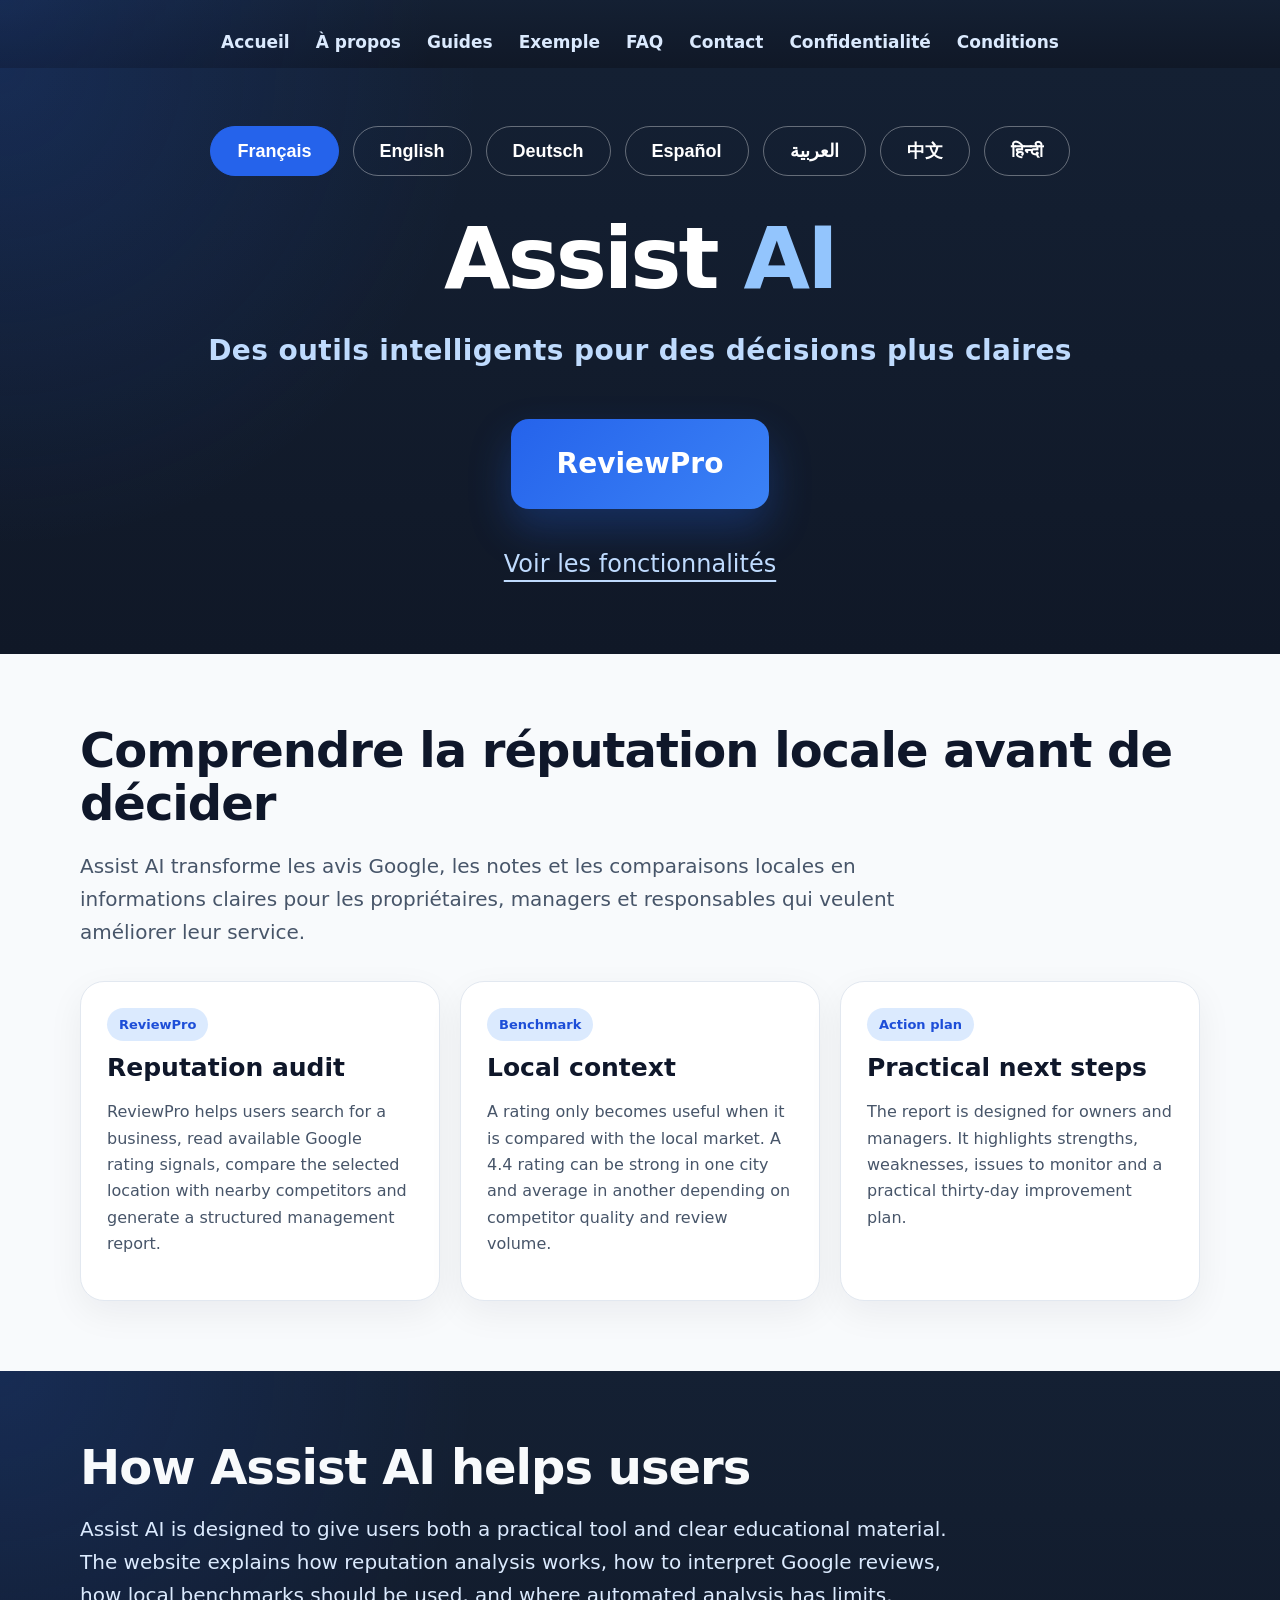
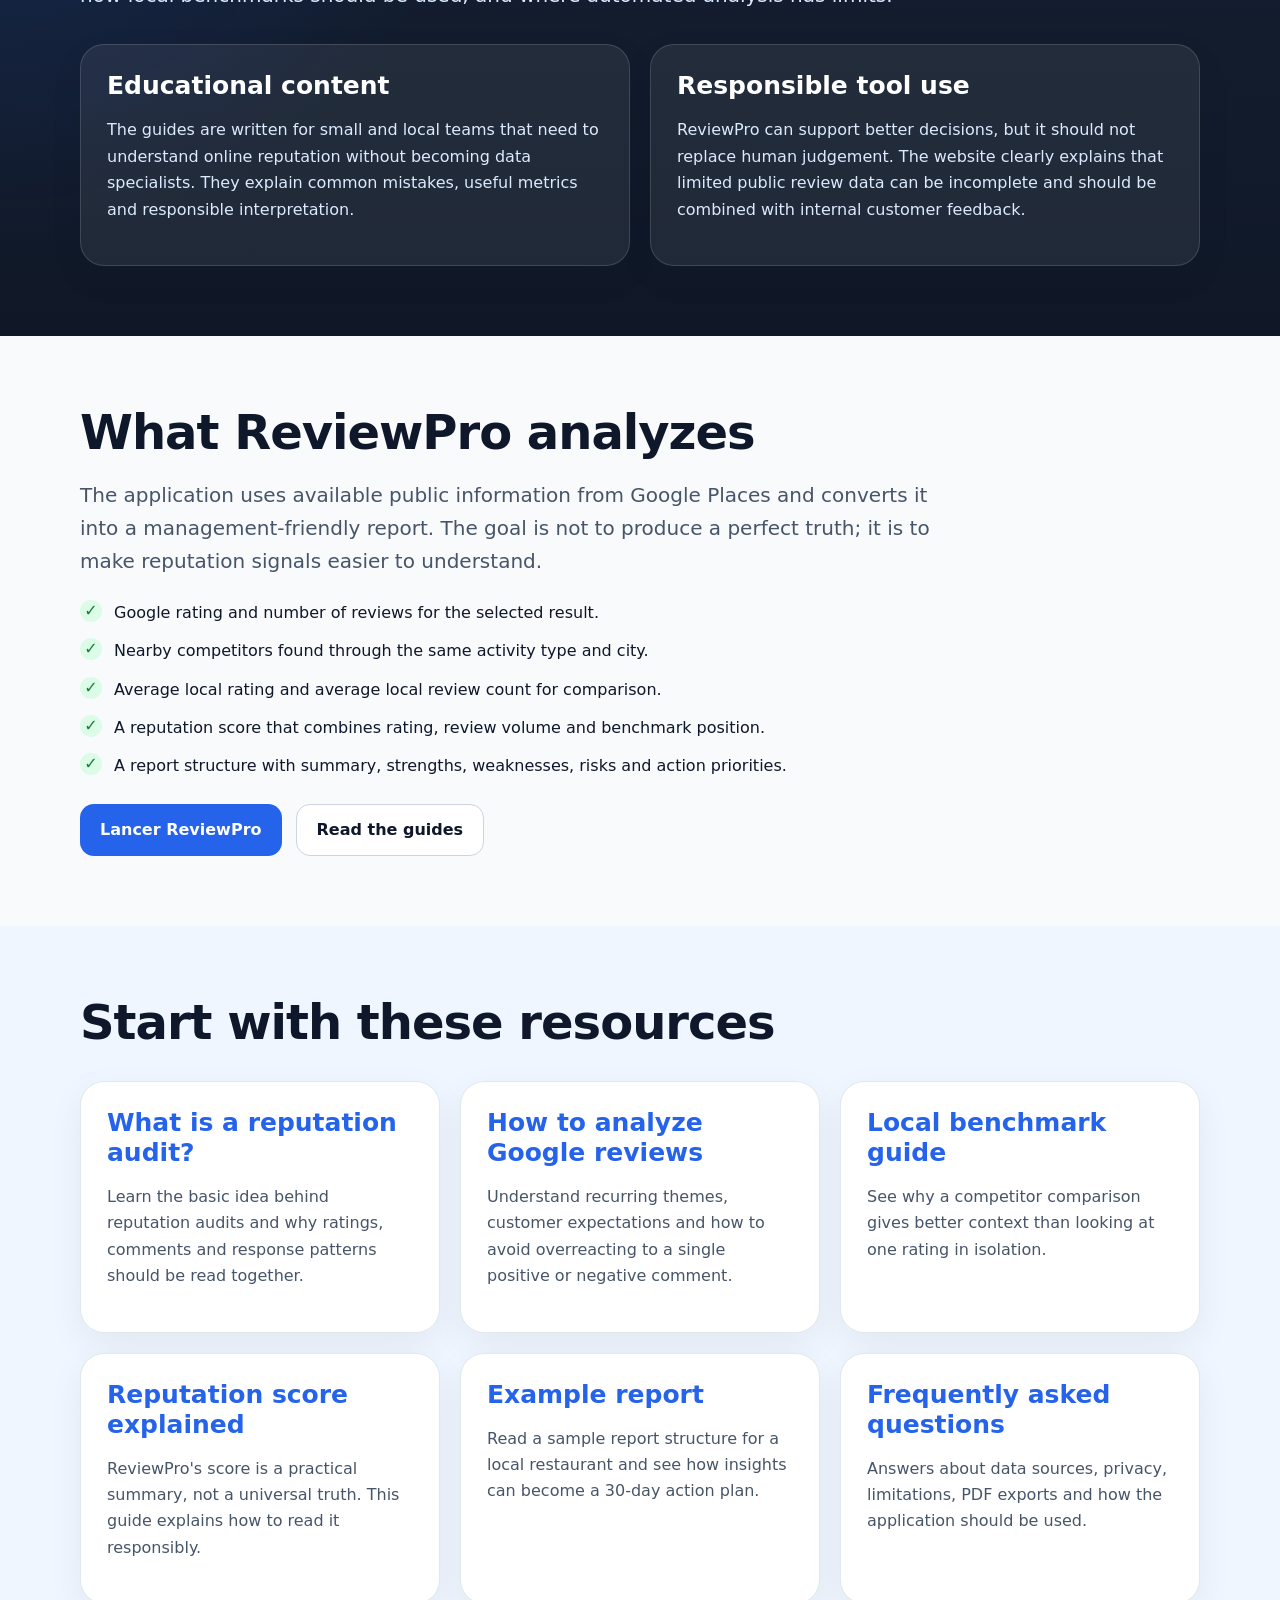
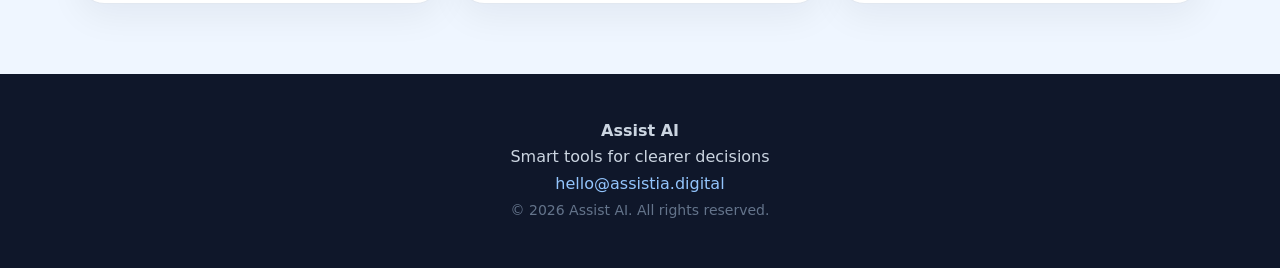
==== index.html @ 27433b24 "v2" ====
<!doctype html>
<html lang="en">
<head>
  <meta charset="utf-8">
  <meta name="viewport" content="width=device-width, initial-scale=1">
  <title>Assist AI | ReviewPro reputation audit tool</title>
  <meta name="description" content="Assist AI provides ReviewPro, a reputation audit tool with guides about Google reviews, local benchmarks and reputation scoring.">
  <link rel="canonical" href="https://assistia.digital/">
  <meta name="robots" content="index,follow">
  <link rel="stylesheet" href="assets/styles.css">
  <script async src="https://pagead2.googlesyndication.com/pagead/js/adsbygoogle.js?client=ca-pub-8966992932095198" crossorigin="anonymous"></script>

</head>
<body>

<header class="topbar dark">
  <div class="container nav-wrap">
    <nav class="nav" aria-label="Main navigation">
      <a data-i18n="nav_home" href="index.html">Home</a>
      <a data-i18n="nav_about" href="about.html">About</a>
      <a data-i18n="nav_guides" href="guides/index.html">Guides</a>
      <a data-i18n="nav_example" href="examples/reviewpro-report-example.html">Example</a>
      <a data-i18n="nav_faq" href="faq.html">FAQ</a>
      <a data-i18n="nav_contact" href="contact.html">Contact</a>
      <a data-i18n="nav_privacy" href="privacy.html">Privacy</a>
      <a data-i18n="nav_terms" href="terms.html">Terms</a>
    </nav>
  </div>
</header>

<main>

<section class="dark hero">
  <div class="container">
    <div class="langs" aria-label="Language selector">
      <button class="lang active" data-lang="fr">Français</button>
      <button class="lang" data-lang="en">English</button>
      <button class="lang" data-lang="de">Deutsch</button>
      <button class="lang" data-lang="es">Español</button>
      <button class="lang" data-lang="ar">العربية</button>
      <button class="lang" data-lang="zh">中文</button>
      <button class="lang" data-lang="hi">हिन्दी</button>
    </div>
    <h1 data-i18n="hero_title">Assist <span>AI</span></h1>
    <p class="tagline" data-i18n="hero_tagline">Smart tools for clearer decisions</p>
    <a class="cta" data-i18n="reviewpro" href="https://reviewpro-ai.streamlit.app/" target="_blank" rel="noopener">ReviewPro</a>
    <a class="secondary-link" data-i18n="features" href="#features">See the features</a>
  </div>
</section>
<section class="section" id="features">
  <div class="container">
    <h2 data-i18n="home_intro_title">Understand local reputation before making decisions</h2>
    <p class="lead" data-i18n="home_intro_text">Assist AI turns Google reviews, ratings and local comparisons into clear insights for owners, managers and decision-makers who want to improve their service.</p>
    <div class="grid">
      <article class="card"><span class="pill">ReviewPro</span><h3>Reputation audit</h3><p>ReviewPro helps users search for a business, read available Google rating signals, compare the selected location with nearby competitors and generate a structured management report.</p></article>
      <article class="card"><span class="pill">Benchmark</span><h3>Local context</h3><p>A rating only becomes useful when it is compared with the local market. A 4.4 rating can be strong in one city and average in another depending on competitor quality and review volume.</p></article>
      <article class="card"><span class="pill">Action plan</span><h3>Practical next steps</h3><p>The report is designed for owners and managers. It highlights strengths, weaknesses, issues to monitor and a practical thirty-day improvement plan.</p></article>
    </div>
  </div>
</section>
<section class="section dark">
  <div class="container">
    <h2>How Assist AI helps users</h2>
    <p class="lead">Assist AI is designed to give users both a practical tool and clear educational material. The website explains how reputation analysis works, how to interpret Google reviews, how local benchmarks should be used, and where automated analysis has limits.</p>
    <div class="grid two">
      <div class="card dark-card"><h3>Educational content</h3><p>The guides are written for small and local teams that need to understand online reputation without becoming data specialists. They explain common mistakes, useful metrics and responsible interpretation.</p></div>
      <div class="card dark-card"><h3>Responsible tool use</h3><p>ReviewPro can support better decisions, but it should not replace human judgement. The website clearly explains that limited public review data can be incomplete and should be combined with internal customer feedback.</p></div>
    </div>
  </div>
</section>
<section class="section">
  <div class="container">
    <h2>What ReviewPro analyzes</h2>
    <p class="lead">The application uses available public information from Google Places and converts it into a management-friendly report. The goal is not to produce a perfect truth; it is to make reputation signals easier to understand.</p>
    <ul class="checklist">
      <li>Google rating and number of reviews for the selected result.</li>
      <li>Nearby competitors found through the same activity type and city.</li>
      <li>Average local rating and average local review count for comparison.</li>
      <li>A reputation score that combines rating, review volume and benchmark position.</li>
      <li>A report structure with summary, strengths, weaknesses, risks and action priorities.</li>
    </ul>
    <div class="button-row">
      <a class="btn btn-primary" data-i18n="launch" href="https://reviewpro-ai.streamlit.app/" target="_blank" rel="noopener">Launch ReviewPro</a>
      <a class="btn btn-secondary" href="guides/index.html">Read the guides</a>
    </div>
  </div>
</section>
<section class="section" style="background:#eff6ff">
  <div class="container">
    <h2>Start with these resources</h2>
    <div class="grid">
      <article class="card"><h3><a href="guides/what-is-a-reputation-audit.html">What is a reputation audit?</a></h3><p>Learn the basic idea behind reputation audits and why ratings, comments and response patterns should be read together.</p></article>
      <article class="card"><h3><a href="guides/how-to-analyze-google-reviews.html">How to analyze Google reviews</a></h3><p>Understand recurring themes, customer expectations and how to avoid overreacting to a single positive or negative comment.</p></article>
      <article class="card"><h3><a href="guides/local-business-benchmark.html">Local benchmark guide</a></h3><p>See why a competitor comparison gives better context than looking at one rating in isolation.</p></article>
      <article class="card"><h3><a href="guides/reputation-score-explained.html">Reputation score explained</a></h3><p>ReviewPro's score is a practical summary, not a universal truth. This guide explains how to read it responsibly.</p></article>
      <article class="card"><h3><a href="examples/reviewpro-report-example.html">Example report</a></h3><p>Read a sample report structure for a local restaurant and see how insights can become a 30-day action plan.</p></article>
      <article class="card"><h3><a href="faq.html">Frequently asked questions</a></h3><p>Answers about data sources, privacy, limitations, PDF exports and how the application should be used.</p></article>
    </div>
  </div>
</section>

</main>

<footer class="footer">
  <div class="container">
    <strong>Assist AI</strong><br>
    Smart tools for clearer decisions<br>
    <a href="mailto:hello@assistia.digital">hello@assistia.digital</a><br>
    <span class="small">© 2026 Assist AI. All rights reserved.</span>
  </div>
</footer>

<script src="assets/script.js"></script>
</body>
</html>
---- assets/styles.css ----
:root{
  --bg:#142033;
  --bg2:#101827;
  --panel:#1b2a41;
  --text:#f8fafc;
  --muted:#cbd5e1;
  --soft:#93c5fd;
  --brand:#2563eb;
  --brand2:#60a5fa;
  --line:rgba(255,255,255,.14);
  --card:#ffffff;
  --ink:#0f172a;
  --ink2:#475569;
  --paper:#f8fafc;
}
*{box-sizing:border-box}
html{scroll-behavior:smooth}
body{margin:0;font-family:Inter,system-ui,-apple-system,BlinkMacSystemFont,"Segoe UI",sans-serif;background:var(--paper);color:var(--ink);line-height:1.65}
a{color:#2563eb;text-decoration:none}a:hover{text-decoration:underline}
.dark{background:radial-gradient(circle at top left,rgba(37,99,235,.18),transparent 34%),linear-gradient(180deg,var(--bg),var(--bg2));color:var(--text)}
.container{width:min(1120px,92%);margin:0 auto}.narrow{width:min(860px,92%);margin:0 auto}
.topbar{padding:28px 0 12px}.nav{display:flex;align-items:center;justify-content:center;gap:26px;flex-wrap:wrap}.nav a{color:#dbeafe;font-weight:650;font-size:17px}.nav a:hover{color:white;text-decoration:none}.brand-small{font-weight:900;color:white;margin-right:auto}.nav-wrap{display:flex;justify-content:center;align-items:center;gap:24px;flex-wrap:wrap}
.langs{display:flex;justify-content:center;gap:14px;flex-wrap:wrap;margin:32px 0 40px}.lang{border:1px solid rgba(255,255,255,.35);background:transparent;color:white;border-radius:999px;padding:12px 26px;font-weight:750;font-size:18px;cursor:pointer}.lang.active,.lang:hover{background:#2563eb;border-color:#2563eb;text-decoration:none}.lang:focus{outline:3px solid rgba(147,197,253,.55)}
.hero{padding:26px 0 70px;text-align:center}.hero h1{font-size:clamp(54px,9vw,86px);line-height:.98;margin:10px 0 18px;letter-spacing:-3px;color:#fff}.hero h1 span{color:var(--soft)}.hero .tagline{font-size:clamp(20px,3vw,28px);font-weight:800;color:#bfdbfe;letter-spacing:.4px;margin-bottom:44px}.cta{display:inline-flex;align-items:center;justify-content:center;background:linear-gradient(135deg,#2563eb,#3b82f6);color:#fff;border-radius:18px;padding:22px 46px;font-size:28px;font-weight:800;box-shadow:0 20px 42px rgba(37,99,235,.28)}.cta:hover{text-decoration:none;transform:translateY(-1px)}.secondary-link{display:block;margin-top:36px;color:#bfdbfe;font-size:24px;text-decoration:underline;text-underline-offset:8px}
.section{padding:70px 0}.section h2{font-size:clamp(32px,5vw,48px);line-height:1.1;margin:0 0 20px;letter-spacing:-1px}.section h3{font-size:25px;line-height:1.2;margin:26px 0 10px}.lead{font-size:20px;color:var(--ink2);max-width:880px}.dark .lead{color:#dbeafe}.grid{display:grid;grid-template-columns:repeat(3,minmax(0,1fr));gap:20px;margin-top:32px}.two{grid-template-columns:repeat(2,minmax(0,1fr))}.card{background:var(--card);border:1px solid #e2e8f0;border-radius:24px;padding:26px;box-shadow:0 12px 36px rgba(15,23,42,.06)}.card h3{margin-top:0}.card p{color:var(--ink2)}.dark-card{background:rgba(255,255,255,.07);border:1px solid var(--line);color:#fff}.dark-card p{color:#dbeafe}.pill{display:inline-block;background:#dbeafe;color:#1d4ed8;border-radius:999px;padding:6px 12px;font-weight:800;font-size:13px;margin-bottom:12px}.checklist{list-style:none;padding:0;margin:22px 0}.checklist li{padding-left:34px;position:relative;margin:12px 0}.checklist li:before{content:"✓";position:absolute;left:0;top:0;background:#dcfce7;color:#15803d;border-radius:999px;width:22px;height:22px;text-align:center;line-height:22px;font-weight:900}.article{padding:56px 0 80px}.article h1{font-size:clamp(42px,6vw,64px);letter-spacing:-2px;line-height:1.05;margin:20px 0}.article h2{font-size:34px;margin-top:46px;line-height:1.18}.article p,.article li{font-size:18px;color:#334155}.article .intro{font-size:22px;color:#475569}.toc{background:#eff6ff;border:1px solid #bfdbfe;border-radius:20px;padding:20px;margin:26px 0}.toc a{display:block;margin:8px 0;font-weight:700}.quote{border-left:5px solid #2563eb;background:#f1f5f9;padding:18px 22px;border-radius:14px;margin:28px 0;color:#334155}.table{width:100%;border-collapse:collapse;background:white;border-radius:18px;overflow:hidden;box-shadow:0 10px 28px rgba(15,23,42,.06);margin:22px 0}.table th,.table td{border:1px solid #e2e8f0;padding:14px;text-align:left;vertical-align:top}.table th{background:#eff6ff;color:#1e3a8a}.footer{background:#0f172a;color:#cbd5e1;padding:44px 0;text-align:center}.footer a{color:#93c5fd}.breadcrumb{font-weight:700;color:#64748b;margin-bottom:12px}.notice{background:#fffbeb;border:1px solid #fde68a;border-radius:18px;padding:18px;color:#92400e}.small{font-size:14px;color:#64748b}.button-row{display:flex;gap:14px;flex-wrap:wrap;margin-top:24px}.btn{display:inline-flex;align-items:center;justify-content:center;border-radius:14px;padding:12px 20px;font-weight:800}.btn-primary{background:#2563eb;color:white}.btn-primary:hover{text-decoration:none}.btn-secondary{border:1px solid #cbd5e1;color:#0f172a;background:white}.btn-secondary:hover{text-decoration:none;background:#f8fafc}
@media(max-width:850px){.grid,.two{grid-template-columns:1fr}.nav a{font-size:15px}.hero{padding-bottom:48px}.section{padding:48px 0}.lang{font-size:16px;padding:10px 18px}.cta{font-size:24px;padding:18px 34px}.secondary-link{font-size:20px}.topbar{padding-top:20px}.article h2{font-size:28px}}
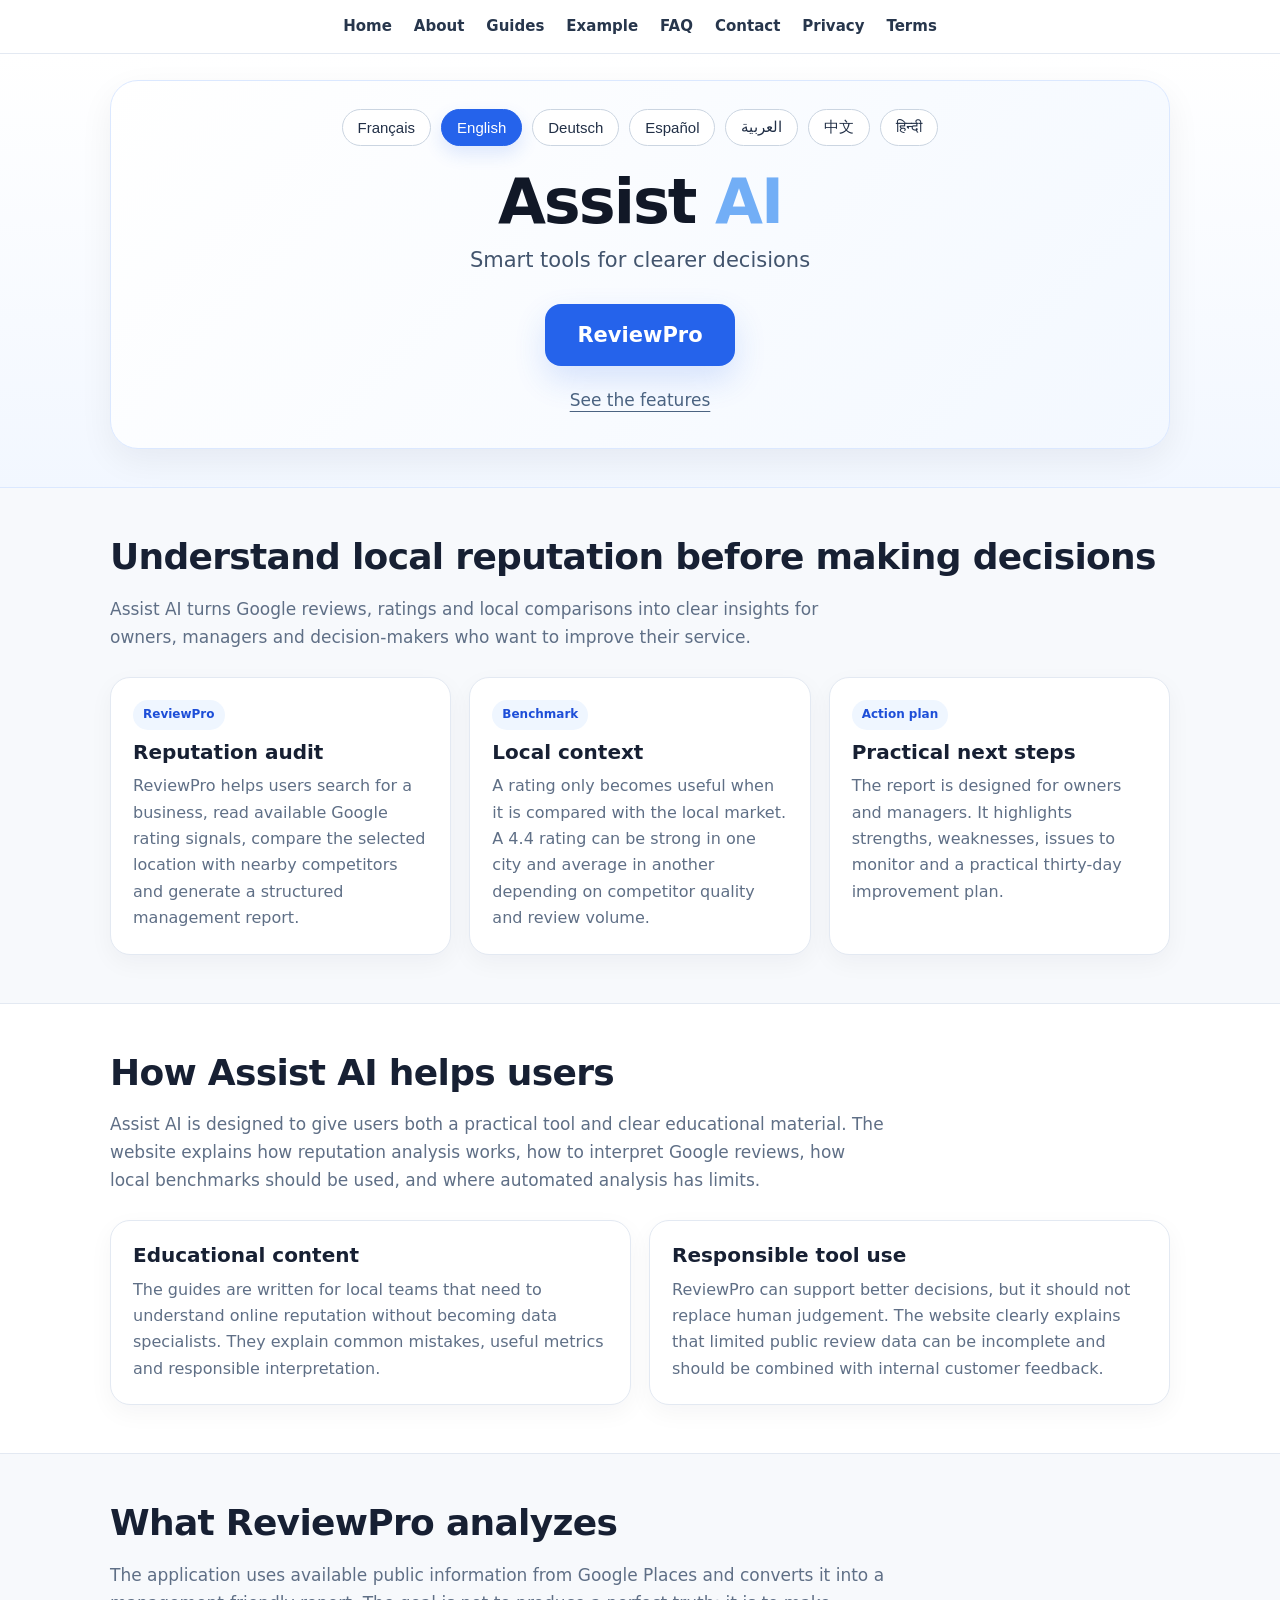
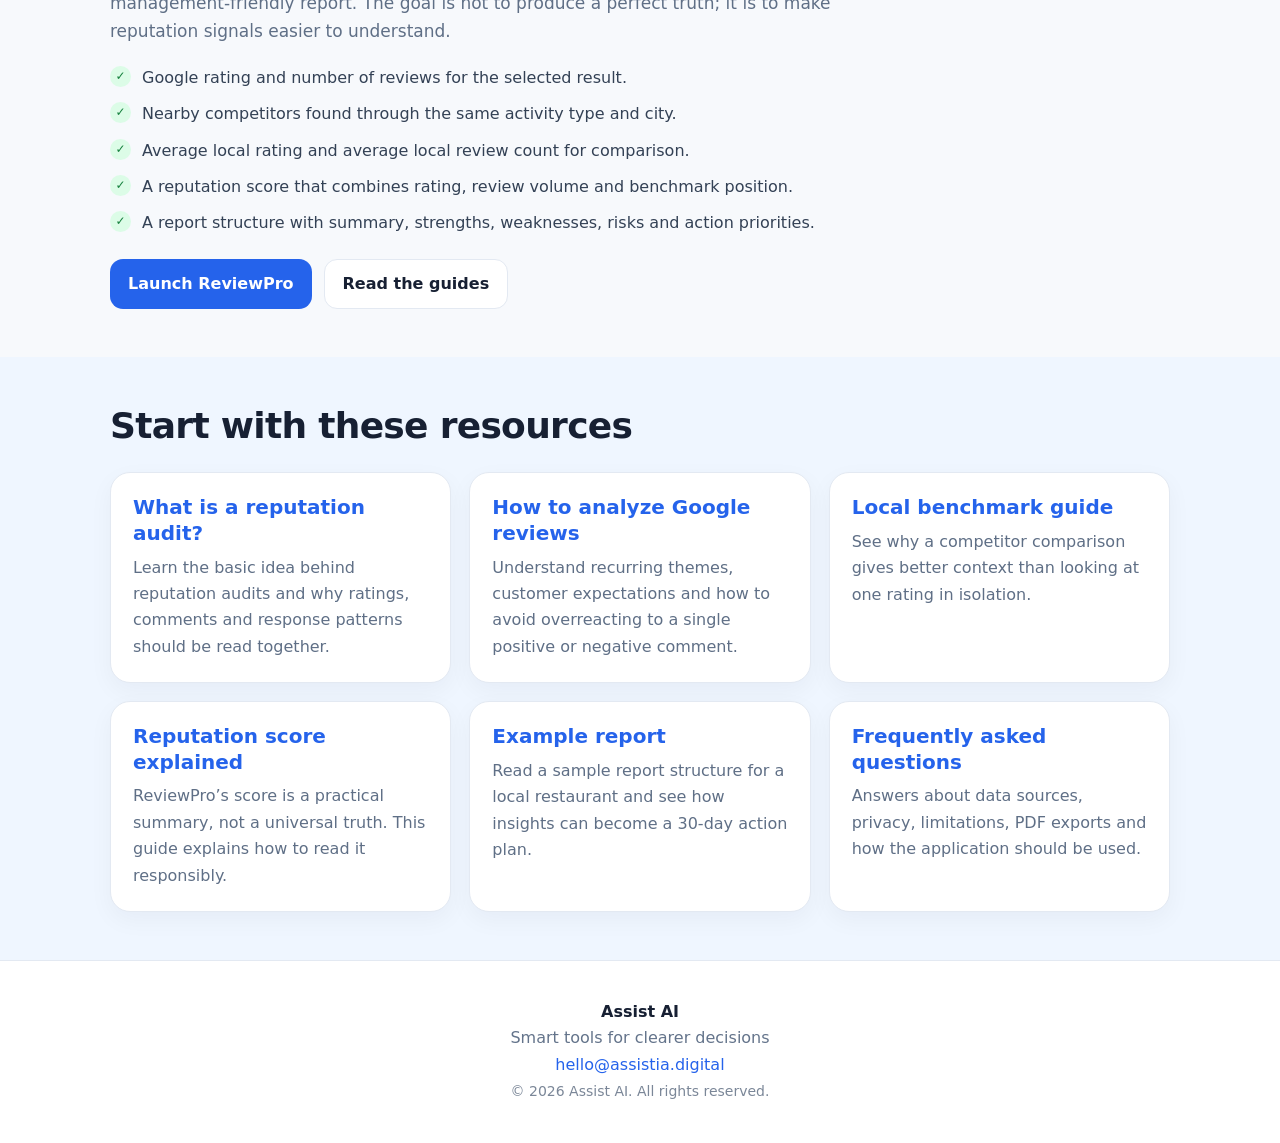
==== commit e978c0e6: "language" ====
--- a/index.html
+++ b/index.html
@@ -9,7 +9,6 @@
   <meta name="robots" content="index,follow">
   <link rel="stylesheet" href="assets/styles.css">
   <script async src="https://pagead2.googlesyndication.com/pagead/js/adsbygoogle.js?client=ca-pub-8966992932095198" crossorigin="anonymous"></script>
-
 </head>
 <body>
 
@@ -33,7 +32,7 @@
 <section class="dark hero">
   <div class="container">
     <div class="langs" aria-label="Language selector">
-      <button class="lang active" data-lang="fr">Français</button>
+      <button class="lang" data-lang="fr">Français</button>
       <button class="lang" data-lang="en">English</button>
       <button class="lang" data-lang="de">Deutsch</button>
       <button class="lang" data-lang="es">Español</button>
@@ -47,54 +46,107 @@
     <a class="secondary-link" data-i18n="features" href="#features">See the features</a>
   </div>
 </section>
+
 <section class="section" id="features">
   <div class="container">
     <h2 data-i18n="home_intro_title">Understand local reputation before making decisions</h2>
     <p class="lead" data-i18n="home_intro_text">Assist AI turns Google reviews, ratings and local comparisons into clear insights for owners, managers and decision-makers who want to improve their service.</p>
+
     <div class="grid">
-      <article class="card"><span class="pill">ReviewPro</span><h3>Reputation audit</h3><p>ReviewPro helps users search for a business, read available Google rating signals, compare the selected location with nearby competitors and generate a structured management report.</p></article>
-      <article class="card"><span class="pill">Benchmark</span><h3>Local context</h3><p>A rating only becomes useful when it is compared with the local market. A 4.4 rating can be strong in one city and average in another depending on competitor quality and review volume.</p></article>
-      <article class="card"><span class="pill">Action plan</span><h3>Practical next steps</h3><p>The report is designed for owners and managers. It highlights strengths, weaknesses, issues to monitor and a practical thirty-day improvement plan.</p></article>
+      <article class="card">
+        <span class="pill" data-i18n="card1_pill">ReviewPro</span>
+        <h3 data-i18n="card1_title">Reputation audit</h3>
+        <p data-i18n="card1_text">ReviewPro helps users search for a business, read available Google rating signals, compare the selected location with nearby competitors and generate a structured management report.</p>
+      </article>
+
+      <article class="card">
+        <span class="pill" data-i18n="card2_pill">Benchmark</span>
+        <h3 data-i18n="card2_title">Local context</h3>
+        <p data-i18n="card2_text">A rating only becomes useful when it is compared with the local market. A 4.4 rating can be strong in one city and average in another depending on competitor quality and review volume.</p>
+      </article>
+
+      <article class="card">
+        <span class="pill" data-i18n="card3_pill">Action plan</span>
+        <h3 data-i18n="card3_title">Practical next steps</h3>
+        <p data-i18n="card3_text">The report is designed for owners and managers. It highlights strengths, weaknesses, issues to monitor and a practical thirty-day improvement plan.</p>
+      </article>
     </div>
   </div>
 </section>
+
 <section class="section dark">
   <div class="container">
-    <h2>How Assist AI helps users</h2>
-    <p class="lead">Assist AI is designed to give users both a practical tool and clear educational material. The website explains how reputation analysis works, how to interpret Google reviews, how local benchmarks should be used, and where automated analysis has limits.</p>
+    <h2 data-i18n="assist_title">How Assist AI helps users</h2>
+    <p class="lead" data-i18n="assist_text">Assist AI is designed to give users both a practical tool and clear educational material. The website explains how reputation analysis works, how to interpret Google reviews, how local benchmarks should be used, and where automated analysis has limits.</p>
+
     <div class="grid two">
-      <div class="card dark-card"><h3>Educational content</h3><p>The guides are written for small and local teams that need to understand online reputation without becoming data specialists. They explain common mistakes, useful metrics and responsible interpretation.</p></div>
-      <div class="card dark-card"><h3>Responsible tool use</h3><p>ReviewPro can support better decisions, but it should not replace human judgement. The website clearly explains that limited public review data can be incomplete and should be combined with internal customer feedback.</p></div>
+      <div class="card dark-card">
+        <h3 data-i18n="assist_card1_title">Educational content</h3>
+        <p data-i18n="assist_card1_text">The guides are written for local teams that need to understand online reputation without becoming data specialists. They explain common mistakes, useful metrics and responsible interpretation.</p>
+      </div>
+
+      <div class="card dark-card">
+        <h3 data-i18n="assist_card2_title">Responsible tool use</h3>
+        <p data-i18n="assist_card2_text">ReviewPro can support better decisions, but it should not replace human judgement. The website clearly explains that limited public review data can be incomplete and should be combined with internal customer feedback.</p>
+      </div>
     </div>
   </div>
 </section>
+
 <section class="section">
   <div class="container">
-    <h2>What ReviewPro analyzes</h2>
-    <p class="lead">The application uses available public information from Google Places and converts it into a management-friendly report. The goal is not to produce a perfect truth; it is to make reputation signals easier to understand.</p>
+    <h2 data-i18n="analysis_title">What ReviewPro analyzes</h2>
+    <p class="lead" data-i18n="analysis_text">The application uses available public information from Google Places and converts it into a management-friendly report. The goal is not to produce a perfect truth; it is to make reputation signals easier to understand.</p>
+
     <ul class="checklist">
-      <li>Google rating and number of reviews for the selected result.</li>
-      <li>Nearby competitors found through the same activity type and city.</li>
-      <li>Average local rating and average local review count for comparison.</li>
-      <li>A reputation score that combines rating, review volume and benchmark position.</li>
-      <li>A report structure with summary, strengths, weaknesses, risks and action priorities.</li>
+      <li data-i18n="analysis_li1">Google rating and number of reviews for the selected result.</li>
+      <li data-i18n="analysis_li2">Nearby competitors found through the same activity type and city.</li>
+      <li data-i18n="analysis_li3">Average local rating and average local review count for comparison.</li>
+      <li data-i18n="analysis_li4">A reputation score that combines rating, review volume and benchmark position.</li>
+      <li data-i18n="analysis_li5">A report structure with summary, strengths, weaknesses, risks and action priorities.</li>
     </ul>
+
     <div class="button-row">
       <a class="btn btn-primary" data-i18n="launch" href="https://reviewpro-ai.streamlit.app/" target="_blank" rel="noopener">Launch ReviewPro</a>
-      <a class="btn btn-secondary" href="guides/index.html">Read the guides</a>
+      <a class="btn btn-secondary" data-i18n="read_guides" href="guides/index.html">Read the guides</a>
     </div>
   </div>
 </section>
+
 <section class="section" style="background:#eff6ff">
   <div class="container">
-    <h2>Start with these resources</h2>
+    <h2 data-i18n="resources_title">Start with these resources</h2>
+
     <div class="grid">
-      <article class="card"><h3><a href="guides/what-is-a-reputation-audit.html">What is a reputation audit?</a></h3><p>Learn the basic idea behind reputation audits and why ratings, comments and response patterns should be read together.</p></article>
-      <article class="card"><h3><a href="guides/how-to-analyze-google-reviews.html">How to analyze Google reviews</a></h3><p>Understand recurring themes, customer expectations and how to avoid overreacting to a single positive or negative comment.</p></article>
-      <article class="card"><h3><a href="guides/local-business-benchmark.html">Local benchmark guide</a></h3><p>See why a competitor comparison gives better context than looking at one rating in isolation.</p></article>
-      <article class="card"><h3><a href="guides/reputation-score-explained.html">Reputation score explained</a></h3><p>ReviewPro's score is a practical summary, not a universal truth. This guide explains how to read it responsibly.</p></article>
-      <article class="card"><h3><a href="examples/reviewpro-report-example.html">Example report</a></h3><p>Read a sample report structure for a local restaurant and see how insights can become a 30-day action plan.</p></article>
-      <article class="card"><h3><a href="faq.html">Frequently asked questions</a></h3><p>Answers about data sources, privacy, limitations, PDF exports and how the application should be used.</p></article>
+      <article class="card">
+        <h3><a data-i18n="res1_title" href="guides/what-is-a-reputation-audit.html">What is a reputation audit?</a></h3>
+        <p data-i18n="res1_text">Learn the basic idea behind reputation audits and why ratings, comments and response patterns should be read together.</p>
+      </article>
+
+      <article class="card">
+        <h3><a data-i18n="res2_title" href="guides/how-to-analyze-google-reviews.html">How to analyze Google reviews</a></h3>
+        <p data-i18n="res2_text">Understand recurring themes, customer expectations and how to avoid overreacting to a single positive or negative comment.</p>
+      </article>
+
+      <article class="card">
+        <h3><a data-i18n="res3_title" href="guides/local-business-benchmark.html">Local benchmark guide</a></h3>
+        <p data-i18n="res3_text">See why a competitor comparison gives better context than looking at one rating in isolation.</p>
+      </article>
+
+      <article class="card">
+        <h3><a data-i18n="res4_title" href="guides/reputation-score-explained.html">Reputation score explained</a></h3>
+        <p data-i18n="res4_text">ReviewPro's score is a practical summary, not a universal truth. This guide explains how to read it responsibly.</p>
+      </article>
+
+      <article class="card">
+        <h3><a data-i18n="res5_title" href="examples/reviewpro-report-example.html">Example report</a></h3>
+        <p data-i18n="res5_text">Read a sample report structure for a local restaurant and see how insights can become a 30-day action plan.</p>
+      </article>
+
+      <article class="card">
+        <h3><a data-i18n="res6_title" href="faq.html">Frequently asked questions</a></h3>
+        <p data-i18n="res6_text">Answers about data sources, privacy, limitations, PDF exports and how the application should be used.</p>
+      </article>
     </div>
   </div>
 </section>
@@ -104,9 +156,9 @@
 <footer class="footer">
   <div class="container">
     <strong>Assist AI</strong><br>
-    Smart tools for clearer decisions<br>
+    <span data-i18n="footer_tagline">Smart tools for clearer decisions</span><br>
     <a href="mailto:hello@assistia.digital">hello@assistia.digital</a><br>
-    <span class="small">© 2026 Assist AI. All rights reserved.</span>
+    <span class="small" data-i18n="footer_rights">© 2026 Assist AI. All rights reserved.</span>
   </div>
 </footer>
 
--- a/assets/styles.css
+++ b/assets/styles.css
@@ -1,26 +1,354 @@
+/* AssistAI soft minimal design v3 — lighter, smaller, less bold */
 :root{
-  --bg:#142033;
-  --bg2:#101827;
-  --panel:#1b2a41;
-  --text:#f8fafc;
-  --muted:#cbd5e1;
-  --soft:#93c5fd;
+  --page:#f7f9fc;
+  --surface:#ffffff;
+  --surface-soft:#f8fbff;
+  --text:#172033;
+  --muted:#5f6f86;
   --brand:#2563eb;
-  --brand2:#60a5fa;
-  --line:rgba(255,255,255,.14);
-  --card:#ffffff;
-  --ink:#0f172a;
-  --ink2:#475569;
-  --paper:#f8fafc;
-}
+  --brand-2:#60a5fa;
+  --line:#e3e9f2;
+  --line-blue:#dbe8ff;
+  --soft-blue:#eef6ff;
+  --shadow:0 12px 34px rgba(15,23,42,.06);
+}
+
 *{box-sizing:border-box}
 html{scroll-behavior:smooth}
-body{margin:0;font-family:Inter,system-ui,-apple-system,BlinkMacSystemFont,"Segoe UI",sans-serif;background:var(--paper);color:var(--ink);line-height:1.65}
-a{color:#2563eb;text-decoration:none}a:hover{text-decoration:underline}
-.dark{background:radial-gradient(circle at top left,rgba(37,99,235,.18),transparent 34%),linear-gradient(180deg,var(--bg),var(--bg2));color:var(--text)}
-.container{width:min(1120px,92%);margin:0 auto}.narrow{width:min(860px,92%);margin:0 auto}
-.topbar{padding:28px 0 12px}.nav{display:flex;align-items:center;justify-content:center;gap:26px;flex-wrap:wrap}.nav a{color:#dbeafe;font-weight:650;font-size:17px}.nav a:hover{color:white;text-decoration:none}.brand-small{font-weight:900;color:white;margin-right:auto}.nav-wrap{display:flex;justify-content:center;align-items:center;gap:24px;flex-wrap:wrap}
-.langs{display:flex;justify-content:center;gap:14px;flex-wrap:wrap;margin:32px 0 40px}.lang{border:1px solid rgba(255,255,255,.35);background:transparent;color:white;border-radius:999px;padding:12px 26px;font-weight:750;font-size:18px;cursor:pointer}.lang.active,.lang:hover{background:#2563eb;border-color:#2563eb;text-decoration:none}.lang:focus{outline:3px solid rgba(147,197,253,.55)}
-.hero{padding:26px 0 70px;text-align:center}.hero h1{font-size:clamp(54px,9vw,86px);line-height:.98;margin:10px 0 18px;letter-spacing:-3px;color:#fff}.hero h1 span{color:var(--soft)}.hero .tagline{font-size:clamp(20px,3vw,28px);font-weight:800;color:#bfdbfe;letter-spacing:.4px;margin-bottom:44px}.cta{display:inline-flex;align-items:center;justify-content:center;background:linear-gradient(135deg,#2563eb,#3b82f6);color:#fff;border-radius:18px;padding:22px 46px;font-size:28px;font-weight:800;box-shadow:0 20px 42px rgba(37,99,235,.28)}.cta:hover{text-decoration:none;transform:translateY(-1px)}.secondary-link{display:block;margin-top:36px;color:#bfdbfe;font-size:24px;text-decoration:underline;text-underline-offset:8px}
-.section{padding:70px 0}.section h2{font-size:clamp(32px,5vw,48px);line-height:1.1;margin:0 0 20px;letter-spacing:-1px}.section h3{font-size:25px;line-height:1.2;margin:26px 0 10px}.lead{font-size:20px;color:var(--ink2);max-width:880px}.dark .lead{color:#dbeafe}.grid{display:grid;grid-template-columns:repeat(3,minmax(0,1fr));gap:20px;margin-top:32px}.two{grid-template-columns:repeat(2,minmax(0,1fr))}.card{background:var(--card);border:1px solid #e2e8f0;border-radius:24px;padding:26px;box-shadow:0 12px 36px rgba(15,23,42,.06)}.card h3{margin-top:0}.card p{color:var(--ink2)}.dark-card{background:rgba(255,255,255,.07);border:1px solid var(--line);color:#fff}.dark-card p{color:#dbeafe}.pill{display:inline-block;background:#dbeafe;color:#1d4ed8;border-radius:999px;padding:6px 12px;font-weight:800;font-size:13px;margin-bottom:12px}.checklist{list-style:none;padding:0;margin:22px 0}.checklist li{padding-left:34px;position:relative;margin:12px 0}.checklist li:before{content:"✓";position:absolute;left:0;top:0;background:#dcfce7;color:#15803d;border-radius:999px;width:22px;height:22px;text-align:center;line-height:22px;font-weight:900}.article{padding:56px 0 80px}.article h1{font-size:clamp(42px,6vw,64px);letter-spacing:-2px;line-height:1.05;margin:20px 0}.article h2{font-size:34px;margin-top:46px;line-height:1.18}.article p,.article li{font-size:18px;color:#334155}.article .intro{font-size:22px;color:#475569}.toc{background:#eff6ff;border:1px solid #bfdbfe;border-radius:20px;padding:20px;margin:26px 0}.toc a{display:block;margin:8px 0;font-weight:700}.quote{border-left:5px solid #2563eb;background:#f1f5f9;padding:18px 22px;border-radius:14px;margin:28px 0;color:#334155}.table{width:100%;border-collapse:collapse;background:white;border-radius:18px;overflow:hidden;box-shadow:0 10px 28px rgba(15,23,42,.06);margin:22px 0}.table th,.table td{border:1px solid #e2e8f0;padding:14px;text-align:left;vertical-align:top}.table th{background:#eff6ff;color:#1e3a8a}.footer{background:#0f172a;color:#cbd5e1;padding:44px 0;text-align:center}.footer a{color:#93c5fd}.breadcrumb{font-weight:700;color:#64748b;margin-bottom:12px}.notice{background:#fffbeb;border:1px solid #fde68a;border-radius:18px;padding:18px;color:#92400e}.small{font-size:14px;color:#64748b}.button-row{display:flex;gap:14px;flex-wrap:wrap;margin-top:24px}.btn{display:inline-flex;align-items:center;justify-content:center;border-radius:14px;padding:12px 20px;font-weight:800}.btn-primary{background:#2563eb;color:white}.btn-primary:hover{text-decoration:none}.btn-secondary{border:1px solid #cbd5e1;color:#0f172a;background:white}.btn-secondary:hover{text-decoration:none;background:#f8fafc}
-@media(max-width:850px){.grid,.two{grid-template-columns:1fr}.nav a{font-size:15px}.hero{padding-bottom:48px}.section{padding:48px 0}.lang{font-size:16px;padding:10px 18px}.cta{font-size:24px;padding:18px 34px}.secondary-link{font-size:20px}.topbar{padding-top:20px}.article h2{font-size:28px}}
+body{
+  margin:0;
+  font-family:Inter,system-ui,-apple-system,BlinkMacSystemFont,"Segoe UI",sans-serif;
+  background:var(--page);
+  color:var(--text);
+  line-height:1.65;
+  font-weight:400;
+}
+
+a{color:var(--brand);text-decoration:none}
+a:hover{text-decoration:underline}
+
+.container{width:min(1060px,92%);margin:0 auto}
+.narrow{width:min(820px,92%);margin:0 auto}
+.small{font-size:14px;color:#7b8798}
+
+/* Force the site to stay light even where HTML still has class="dark" */
+.dark{background:transparent;color:var(--text)}
+
+/* Header */
+.topbar{
+  position:sticky;
+  top:0;
+  z-index:30;
+  padding:14px 0;
+  background:rgba(255,255,255,.92);
+  backdrop-filter:blur(14px);
+  -webkit-backdrop-filter:blur(14px);
+  border-bottom:1px solid var(--line);
+}
+
+.nav-wrap{display:flex;justify-content:center;align-items:center}
+.nav{
+  display:flex;
+  align-items:center;
+  justify-content:center;
+  gap:22px;
+  flex-wrap:wrap;
+}
+.nav a{
+  color:#27364c;
+  font-weight:560;
+  font-size:15px;
+}
+.nav a:hover{color:var(--brand);text-decoration:none}
+
+/* Hero */
+.hero{
+  padding:26px 0 38px;
+  text-align:center;
+  background:linear-gradient(180deg,#ffffff 0%,#f2f7ff 100%);
+  border-bottom:1px solid var(--line-blue);
+}
+
+.hero .container{
+  background:linear-gradient(135deg,#ffffff 0%,#f3f8ff 100%);
+  border:1px solid var(--line-blue);
+  border-radius:28px;
+  padding:28px 28px 34px;
+  box-shadow:var(--shadow);
+}
+
+.langs{
+  display:flex;
+  justify-content:center;
+  gap:10px;
+  flex-wrap:wrap;
+  margin:0 0 24px;
+}
+.lang{
+  border:1px solid #cbd5e1;
+  background:#ffffff;
+  color:#223047;
+  border-radius:999px;
+  padding:8px 15px;
+  font-weight:520;
+  font-size:15px;
+  cursor:pointer;
+  transition:.16s ease;
+}
+.lang.active,
+.lang:hover{
+  background:#2563eb;
+  color:#fff;
+  border-color:#2563eb;
+  box-shadow:0 8px 18px rgba(37,99,235,.14);
+}
+.lang:focus{outline:3px solid rgba(147,197,253,.45)}
+
+.hero h1{
+  font-size:clamp(42px,6vw,62px);
+  line-height:1.02;
+  margin:4px 0 10px;
+  letter-spacing:-2px;
+  color:#111827;
+  font-weight:700;
+}
+.hero h1 span{color:#72aef6}
+
+.hero .tagline{
+  font-size:clamp(17px,2.2vw,21px);
+  color:#42546d;
+  font-weight:430;
+  margin:0 auto 26px;
+  max-width:760px;
+  letter-spacing:0;
+}
+
+.cta{
+  display:inline-flex;
+  align-items:center;
+  justify-content:center;
+  min-width:190px;
+  background:#2563eb;
+  color:#fff;
+  border-radius:16px;
+  padding:14px 26px;
+  font-size:21px;
+  font-weight:620;
+  box-shadow:0 14px 32px rgba(37,99,235,.16);
+  transition:.16s ease;
+}
+.cta:hover{
+  text-decoration:none;
+  transform:translateY(-1px);
+  box-shadow:0 18px 40px rgba(37,99,235,.18);
+}
+.secondary-link{
+  display:block;
+  margin-top:20px;
+  color:#4b6381;
+  font-size:17px;
+  font-weight:450;
+  text-decoration:underline;
+  text-underline-offset:5px;
+}
+
+/* Sections */
+.section{padding:48px 0}
+.section h2{
+  font-size:clamp(26px,4vw,36px);
+  line-height:1.15;
+  margin:0 0 14px;
+  letter-spacing:-.7px;
+  font-weight:650;
+}
+.section h3{
+  font-size:20px;
+  line-height:1.28;
+  margin:16px 0 8px;
+  font-weight:620;
+}
+.lead{
+  font-size:17px;
+  color:var(--muted);
+  max-width:780px;
+}
+
+.section.dark{
+  background:#ffffff;
+  border-top:1px solid var(--line);
+  border-bottom:1px solid var(--line);
+}
+.section.dark h2,
+.section.dark h3{color:var(--text)}
+.section.dark .lead{color:var(--muted)}
+
+.grid{
+  display:grid;
+  grid-template-columns:repeat(3,minmax(0,1fr));
+  gap:18px;
+  margin-top:26px;
+}
+.two{grid-template-columns:repeat(2,minmax(0,1fr))}
+
+.card,
+.dark-card{
+  background:var(--surface);
+  border:1px solid var(--line);
+  border-radius:20px;
+  padding:22px;
+  box-shadow:0 8px 24px rgba(15,23,42,.045);
+}
+.card h3,
+.dark-card h3{margin-top:0}
+.card p,
+.dark-card p{color:var(--muted);margin:0;font-size:16px}
+
+.pill{
+  display:inline-block;
+  background:#eff6ff;
+  color:#1d4ed8;
+  border-radius:999px;
+  padding:5px 10px;
+  font-weight:600;
+  font-size:12px;
+  margin-bottom:10px;
+}
+
+.checklist{list-style:none;padding:0;margin:20px 0}
+.checklist li{
+  padding-left:32px;
+  position:relative;
+  margin:10px 0;
+  color:#334155;
+  font-size:16px;
+}
+.checklist li:before{
+  content:"✓";
+  position:absolute;
+  left:0;
+  top:1px;
+  background:#dcfce7;
+  color:#15803d;
+  border-radius:999px;
+  width:21px;
+  height:21px;
+  text-align:center;
+  line-height:21px;
+  font-weight:700;
+  font-size:12px;
+}
+
+.button-row{display:flex;gap:12px;flex-wrap:wrap;margin-top:22px}
+.btn{
+  display:inline-flex;
+  align-items:center;
+  justify-content:center;
+  border-radius:13px;
+  padding:11px 18px;
+  font-weight:600;
+}
+.btn-primary{background:#2563eb;color:white}
+.btn-primary:hover{text-decoration:none}
+.btn-secondary{border:1px solid var(--line);color:#172033;background:white}
+.btn-secondary:hover{text-decoration:none;background:#f8fafc}
+
+.notice{
+  background:#fffbeb;
+  border:1px solid #fde68a;
+  border-radius:16px;
+  padding:16px;
+  color:#92400e;
+}
+.breadcrumb{font-weight:600;color:#64748b;margin-bottom:12px}
+
+/* Articles */
+.article{padding:38px 0 70px}
+.article h1{
+  font-size:clamp(34px,5.2vw,50px);
+  letter-spacing:-1.6px;
+  line-height:1.08;
+  margin:18px 0 12px;
+  font-weight:680;
+}
+.article h2{
+  font-size:28px;
+  margin-top:38px;
+  line-height:1.2;
+  font-weight:650;
+}
+.article p,
+.article li{font-size:17px;color:#334155}
+.article .intro{font-size:20px;color:#536276}
+
+.toc{
+  background:#ffffff;
+  border:1px solid var(--line-blue);
+  border-radius:18px;
+  padding:18px;
+  margin:24px 0;
+}
+.toc a{display:block;margin:7px 0;font-weight:600}
+
+.quote{
+  border-left:4px solid #2563eb;
+  background:#f8fafc;
+  padding:16px 20px;
+  border-radius:14px;
+  margin:24px 0;
+  color:#334155;
+}
+
+.table{
+  width:100%;
+  border-collapse:collapse;
+  background:#fff;
+  border-radius:16px;
+  overflow:hidden;
+  box-shadow:0 8px 24px rgba(15,23,42,.045);
+  margin:20px 0;
+}
+.table th,.table td{
+  border:1px solid var(--line);
+  padding:13px;
+  text-align:left;
+  vertical-align:top;
+  font-size:16px;
+}
+.table th{background:#f5f9ff;color:#1e3a8a;font-weight:620}
+
+/* Footer */
+.footer{
+  background:#ffffff;
+  color:#64748b;
+  padding:38px 0;
+  text-align:center;
+  border-top:1px solid var(--line);
+}
+.footer strong{color:#172033;font-weight:620}
+.footer a{color:#2563eb}
+
+/* RTL support */
+html[dir="rtl"] body{font-family:Inter,"Segoe UI",Tahoma,sans-serif}
+html[dir="rtl"] .hero,
+html[dir="rtl"] .section,
+html[dir="rtl"] .article{text-align:right}
+html[dir="rtl"] .langs,
+html[dir="rtl"] .nav{justify-content:flex-start}
+html[dir="rtl"] .checklist li{padding-left:0;padding-right:32px}
+html[dir="rtl"] .checklist li:before{left:auto;right:0}
+html[dir="rtl"] .quote{border-left:none;border-right:4px solid #2563eb}
+
+@media(max-width:850px){
+  .grid,.two{grid-template-columns:1fr}
+  .nav{gap:14px}
+  .nav a{font-size:14px}
+  .hero{padding:18px 0 30px}
+  .hero .container{padding:22px 18px 28px;border-radius:22px}
+  .langs{gap:8px;margin-bottom:18px}
+  .lang{font-size:14px;padding:8px 12px}
+  .cta{font-size:19px;padding:13px 22px}
+  .secondary-link{font-size:16px}
+  .section{padding:40px 0}
+  .section h2{font-size:28px}
+  .article h2{font-size:25px}
+}
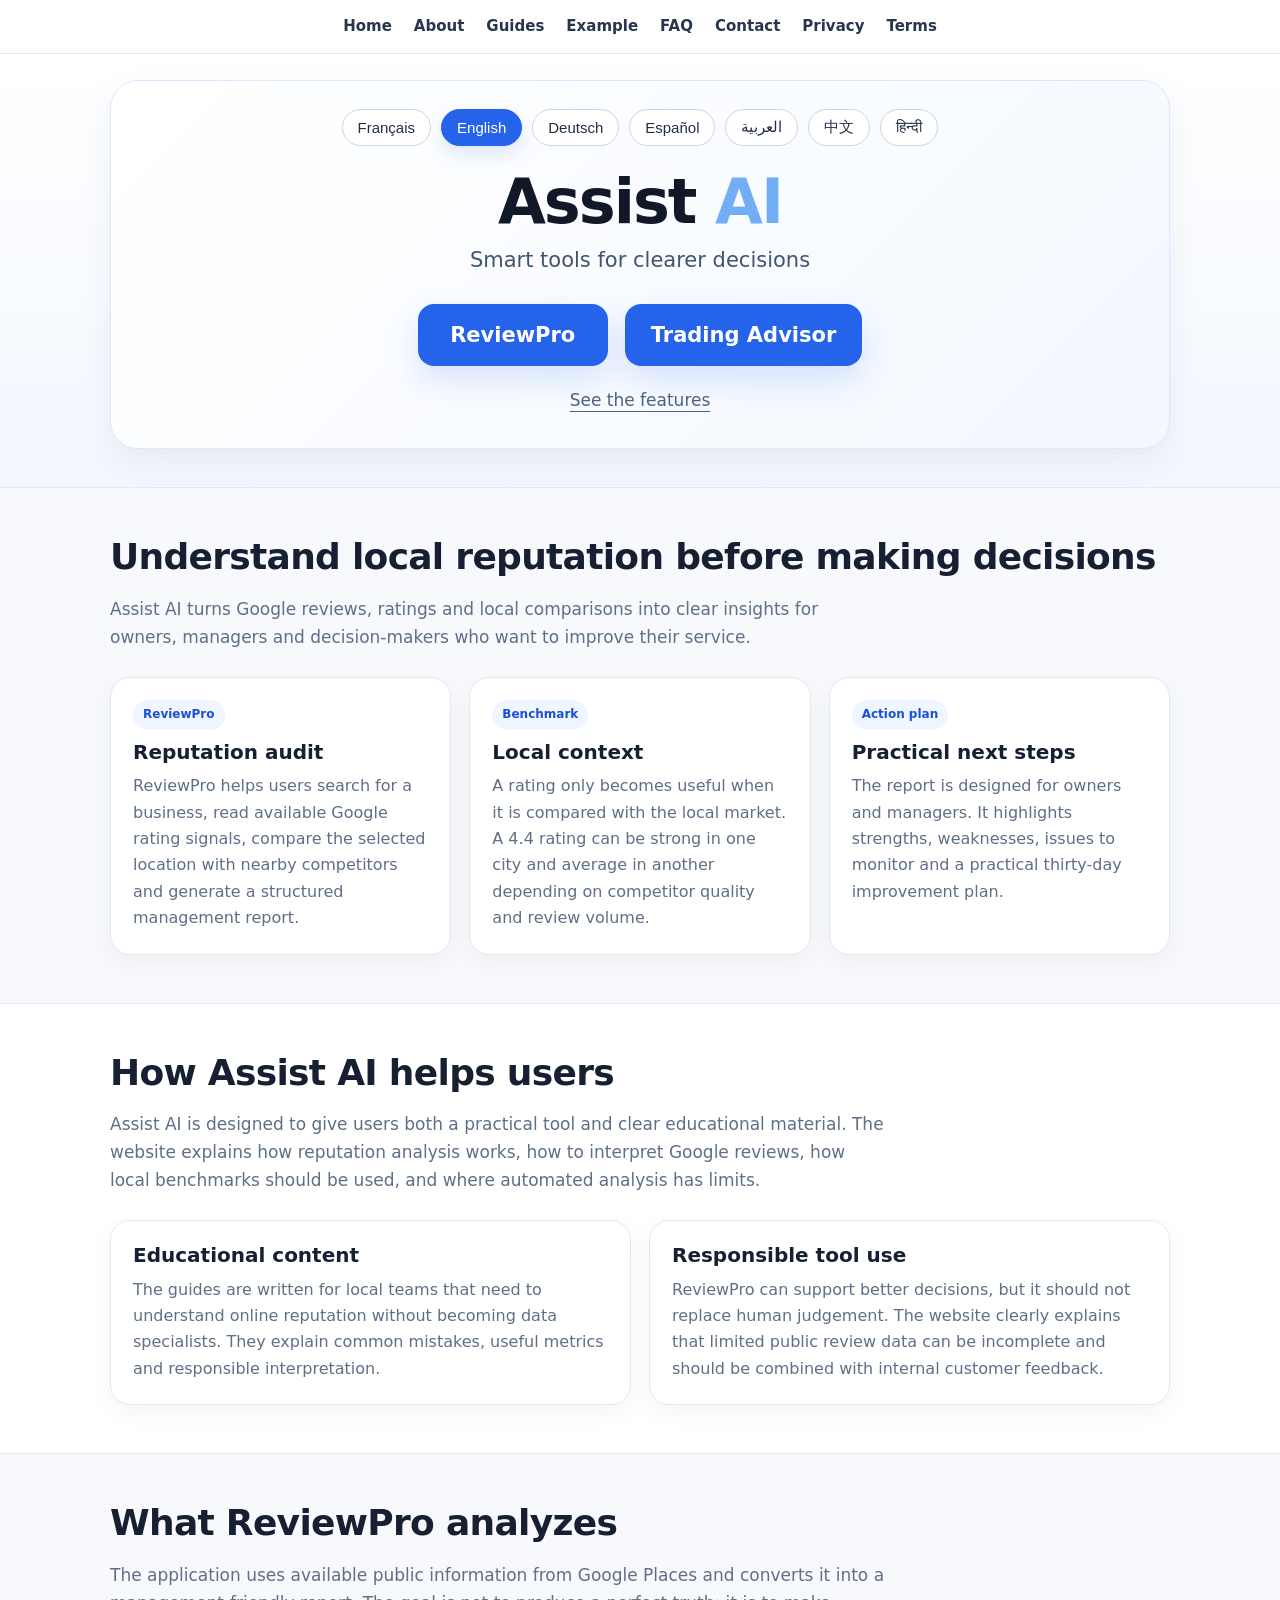
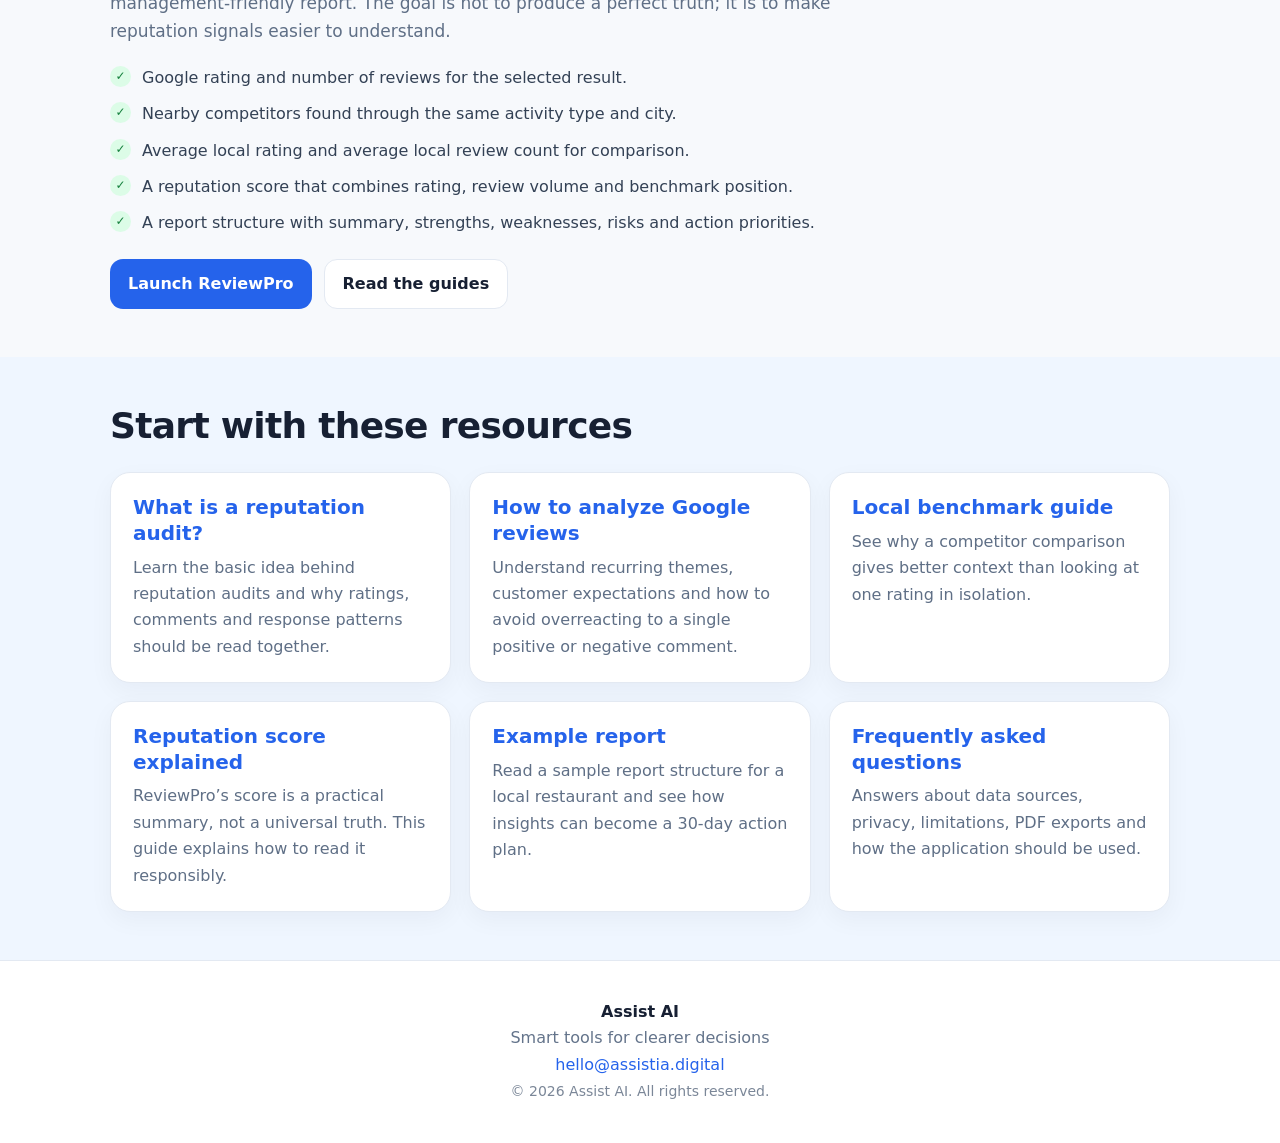
==== commit b17d7d3d: "Add Trading Advisor link to index.html" ====
--- a/index.html
+++ b/index.html
@@ -2,6 +2,17 @@
 <html lang="en">
 <head>
   <meta charset="utf-8">
+
+    <!-- Google Analytics -->
+  <script async src="https://www.googletagmanager.com/gtag/js?id=G-SZPVL9VQMR"></script>
+  <script>
+    window.dataLayer = window.dataLayer || [];
+    function gtag(){dataLayer.push(arguments);}
+    gtag('js', new Date());
+
+    gtag('config', 'G-SZPVL9VQMR');
+  </script>
+  
   <meta name="viewport" content="width=device-width, initial-scale=1">
   <title>Assist AI | ReviewPro reputation audit tool</title>
   <meta name="description" content="Assist AI provides ReviewPro, a reputation audit tool with guides about Google reviews, local benchmarks and reputation scoring.">
@@ -43,6 +54,7 @@
     <h1 data-i18n="hero_title">Assist <span>AI</span></h1>
     <p class="tagline" data-i18n="hero_tagline">Smart tools for clearer decisions</p>
     <a class="cta" data-i18n="reviewpro" href="https://reviewpro-ai.streamlit.app/" target="_blank" rel="noopener">ReviewPro</a>
+    <a class="cta" href="https://assistia-trading.streamlit.app/" target="_blank" rel="noopener" style="margin-left:12px;">Trading Advisor</a>
     <a class="secondary-link" data-i18n="features" href="#features">See the features</a>
   </div>
 </section>
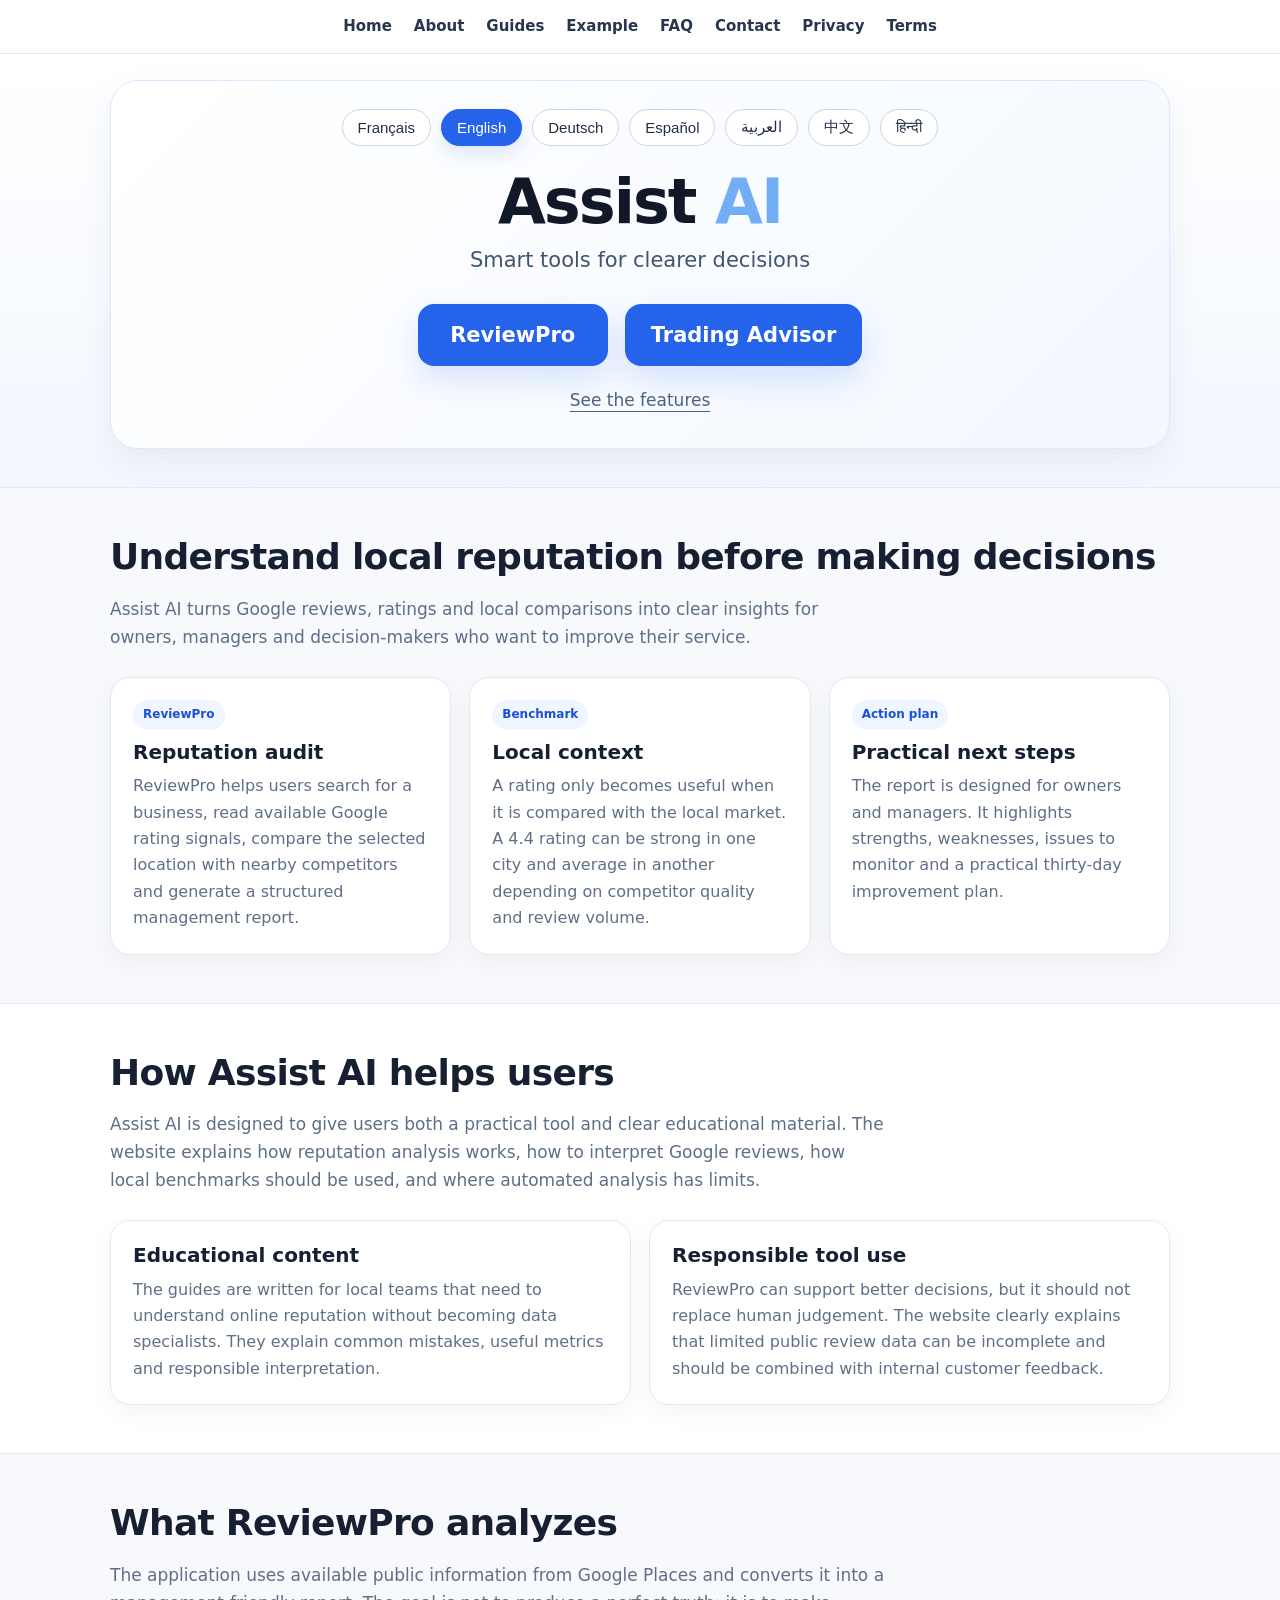
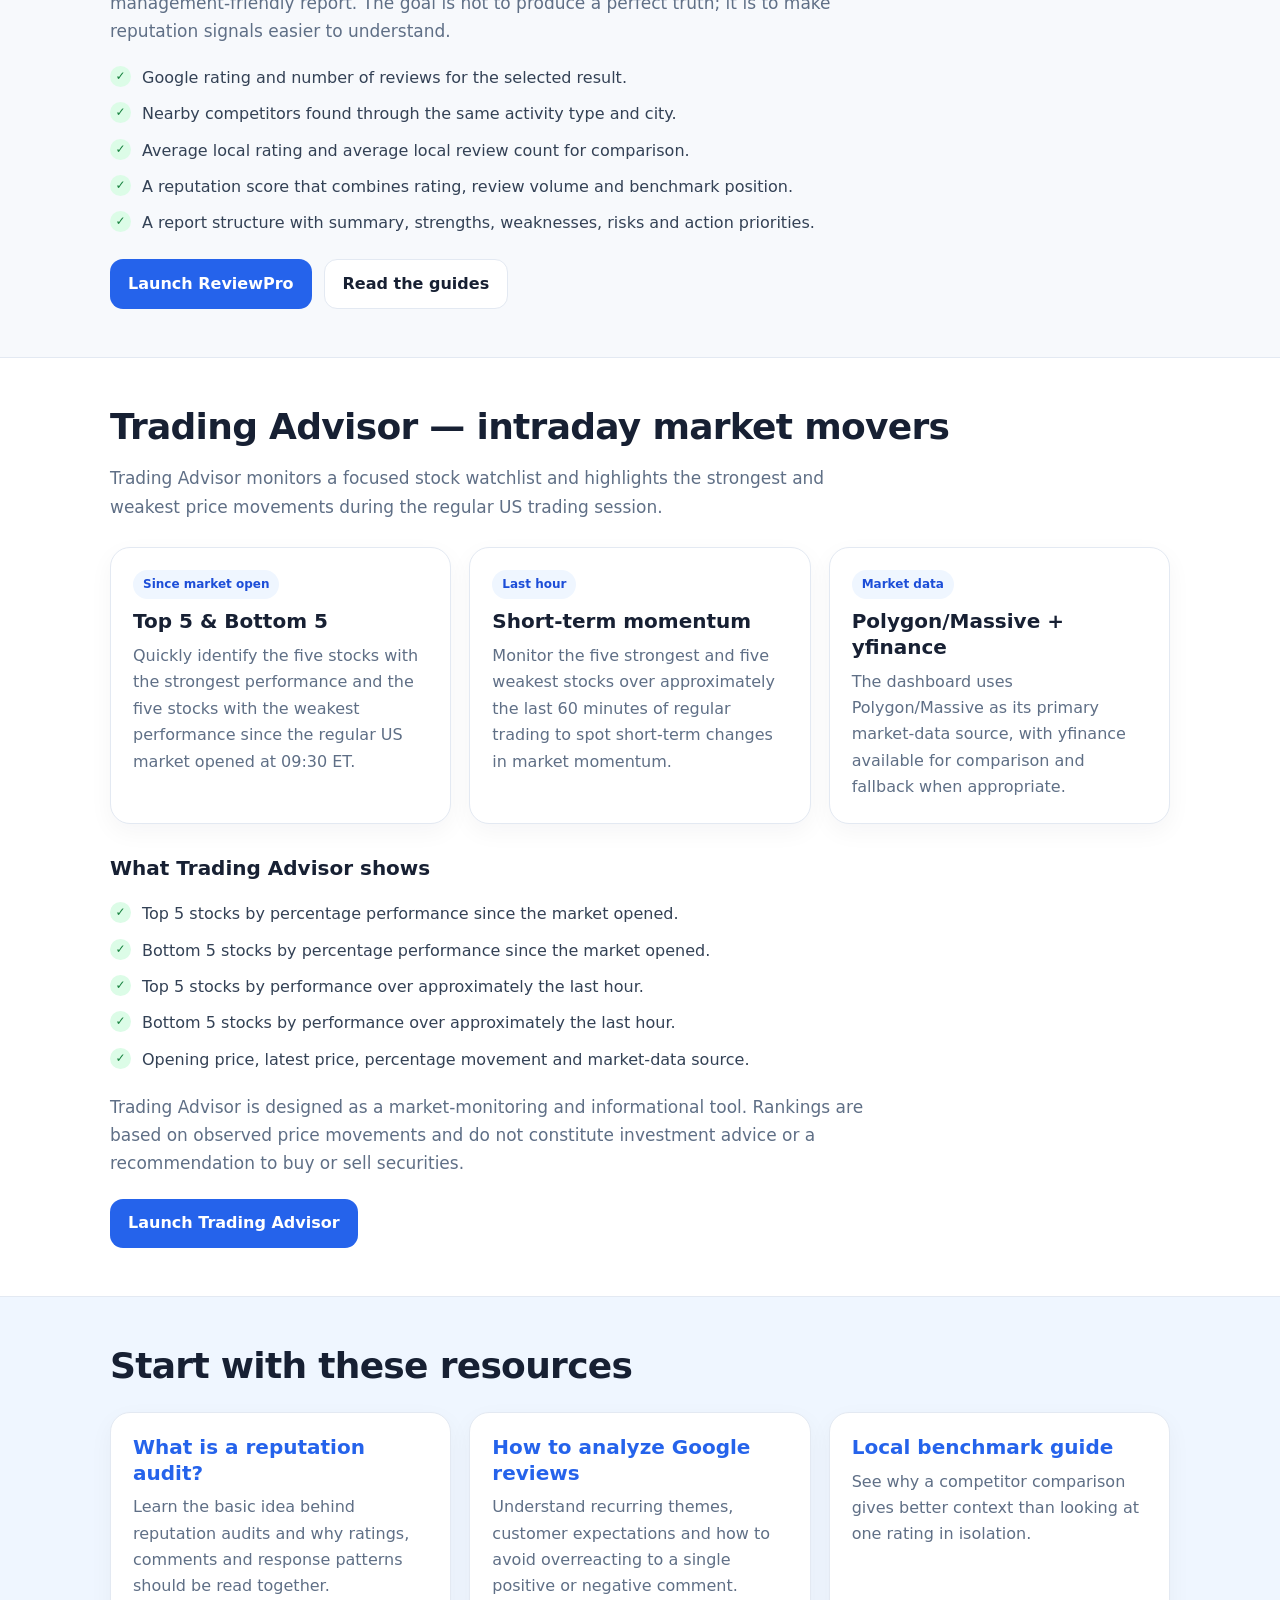
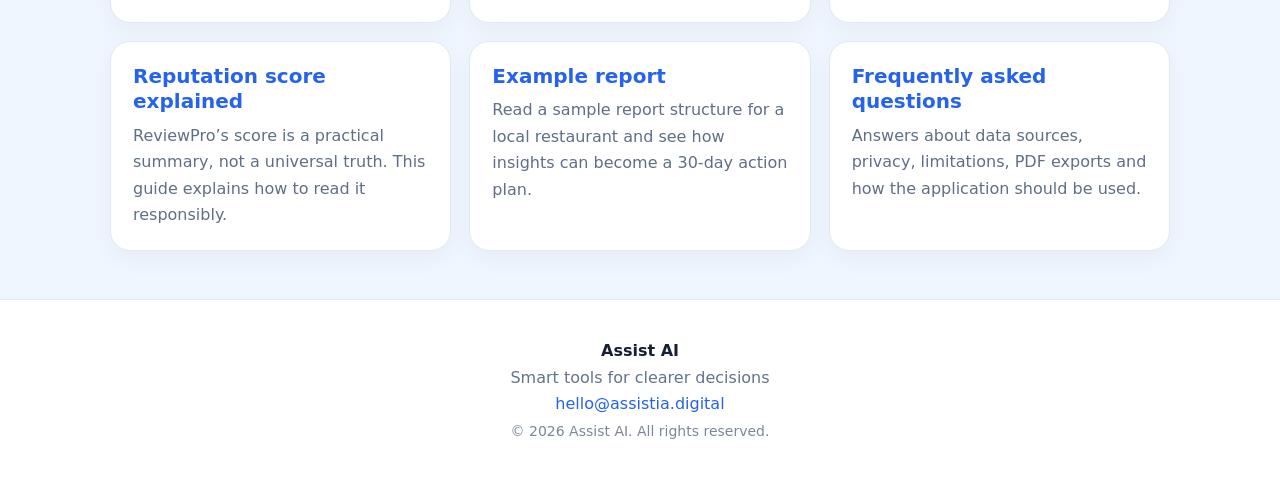
==== commit 289a3e99: "Revise HTML structure and metadata for SEO Updated the title and description meta tags, improved for" ====
--- a/index.html
+++ b/index.html
@@ -3,7 +3,7 @@
 <head>
   <meta charset="utf-8">
 
-    <!-- Google Analytics -->
+  <!-- Google Analytics -->
   <script async src="https://www.googletagmanager.com/gtag/js?id=G-SZPVL9VQMR"></script>
   <script>
     window.dataLayer = window.dataLayer || [];
@@ -12,15 +12,28 @@
 
     gtag('config', 'G-SZPVL9VQMR');
   </script>
-  
+
   <meta name="viewport" content="width=device-width, initial-scale=1">
-  <title>Assist AI | ReviewPro reputation audit tool</title>
-  <meta name="description" content="Assist AI provides ReviewPro, a reputation audit tool with guides about Google reviews, local benchmarks and reputation scoring.">
+
+  <title>Assist AI | ReviewPro & Trading Advisor</title>
+
+  <meta
+    name="description"
+    content="Assist AI provides ReviewPro for local reputation analysis and Trading Advisor for monitoring intraday stock market movers."
+  >
+
   <link rel="canonical" href="https://assistia.digital/">
   <meta name="robots" content="index,follow">
+
   <link rel="stylesheet" href="assets/styles.css">
-  <script async src="https://pagead2.googlesyndication.com/pagead/js/adsbygoogle.js?client=ca-pub-8966992932095198" crossorigin="anonymous"></script>
+
+  <script
+    async
+    src="https://pagead2.googlesyndication.com/pagead/js/adsbygoogle.js?client=ca-pub-8966992932095198"
+    crossorigin="anonymous">
+  </script>
 </head>
+
 <body>
 
 <header class="topbar dark">
@@ -38,10 +51,16 @@
   </div>
 </header>
 
+
 <main>
+
+<!-- ========================================================= -->
+<!-- HERO -->
+<!-- ========================================================= -->
 
 <section class="dark hero">
   <div class="container">
+
     <div class="langs" aria-label="Language selector">
       <button class="lang" data-lang="fr">Français</button>
       <button class="lang" data-lang="en">English</button>
@@ -51,129 +70,539 @@
       <button class="lang" data-lang="zh">中文</button>
       <button class="lang" data-lang="hi">हिन्दी</button>
     </div>
-    <h1 data-i18n="hero_title">Assist <span>AI</span></h1>
-    <p class="tagline" data-i18n="hero_tagline">Smart tools for clearer decisions</p>
-    <a class="cta" data-i18n="reviewpro" href="https://reviewpro-ai.streamlit.app/" target="_blank" rel="noopener">ReviewPro</a>
-    <a class="cta" href="https://assistia-trading.streamlit.app/" target="_blank" rel="noopener" style="margin-left:12px;">Trading Advisor</a>
-    <a class="secondary-link" data-i18n="features" href="#features">See the features</a>
+
+    <h1 data-i18n="hero_title">
+      Assist <span>AI</span>
+    </h1>
+
+    <p class="tagline" data-i18n="hero_tagline">
+      Smart tools for clearer decisions
+    </p>
+
+    <a
+      class="cta"
+      data-i18n="reviewpro"
+      href="https://reviewpro-ai.streamlit.app/"
+      target="_blank"
+      rel="noopener">
+      ReviewPro
+    </a>
+
+    <a
+      class="cta"
+      href="https://assistia-trading.streamlit.app/"
+      target="_blank"
+      rel="noopener"
+      style="margin-left:12px;">
+      Trading Advisor
+    </a>
+
+    <a
+      class="secondary-link"
+      data-i18n="features"
+      href="#features">
+      See the features
+    </a>
+
   </div>
 </section>
+
+
+<!-- ========================================================= -->
+<!-- INTRO / REVIEWPRO -->
+<!-- ========================================================= -->
 
 <section class="section" id="features">
   <div class="container">
-    <h2 data-i18n="home_intro_title">Understand local reputation before making decisions</h2>
-    <p class="lead" data-i18n="home_intro_text">Assist AI turns Google reviews, ratings and local comparisons into clear insights for owners, managers and decision-makers who want to improve their service.</p>
+
+    <h2 data-i18n="home_intro_title">
+      Understand local reputation before making decisions
+    </h2>
+
+    <p class="lead" data-i18n="home_intro_text">
+      Assist AI turns Google reviews, ratings and local comparisons into clear
+      insights for owners, managers and decision-makers who want to improve
+      their service.
+    </p>
 
     <div class="grid">
-      <article class="card">
-        <span class="pill" data-i18n="card1_pill">ReviewPro</span>
-        <h3 data-i18n="card1_title">Reputation audit</h3>
-        <p data-i18n="card1_text">ReviewPro helps users search for a business, read available Google rating signals, compare the selected location with nearby competitors and generate a structured management report.</p>
-      </article>
-
-      <article class="card">
-        <span class="pill" data-i18n="card2_pill">Benchmark</span>
-        <h3 data-i18n="card2_title">Local context</h3>
-        <p data-i18n="card2_text">A rating only becomes useful when it is compared with the local market. A 4.4 rating can be strong in one city and average in another depending on competitor quality and review volume.</p>
-      </article>
-
-      <article class="card">
-        <span class="pill" data-i18n="card3_pill">Action plan</span>
-        <h3 data-i18n="card3_title">Practical next steps</h3>
-        <p data-i18n="card3_text">The report is designed for owners and managers. It highlights strengths, weaknesses, issues to monitor and a practical thirty-day improvement plan.</p>
-      </article>
+
+      <article class="card">
+        <span class="pill" data-i18n="card1_pill">
+          ReviewPro
+        </span>
+
+        <h3 data-i18n="card1_title">
+          Reputation audit
+        </h3>
+
+        <p data-i18n="card1_text">
+          ReviewPro helps users search for a business, read available Google
+          rating signals, compare the selected location with nearby competitors
+          and generate a structured management report.
+        </p>
+      </article>
+
+
+      <article class="card">
+        <span class="pill" data-i18n="card2_pill">
+          Benchmark
+        </span>
+
+        <h3 data-i18n="card2_title">
+          Local context
+        </h3>
+
+        <p data-i18n="card2_text">
+          A rating only becomes useful when it is compared with the local
+          market. A 4.4 rating can be strong in one city and average in another
+          depending on competitor quality and review volume.
+        </p>
+      </article>
+
+
+      <article class="card">
+        <span class="pill" data-i18n="card3_pill">
+          Action plan
+        </span>
+
+        <h3 data-i18n="card3_title">
+          Practical next steps
+        </h3>
+
+        <p data-i18n="card3_text">
+          The report is designed for owners and managers. It highlights
+          strengths, weaknesses, issues to monitor and a practical thirty-day
+          improvement plan.
+        </p>
+      </article>
+
     </div>
   </div>
 </section>
+
+
+<!-- ========================================================= -->
+<!-- HOW ASSIST AI HELPS -->
+<!-- ========================================================= -->
 
 <section class="section dark">
   <div class="container">
-    <h2 data-i18n="assist_title">How Assist AI helps users</h2>
-    <p class="lead" data-i18n="assist_text">Assist AI is designed to give users both a practical tool and clear educational material. The website explains how reputation analysis works, how to interpret Google reviews, how local benchmarks should be used, and where automated analysis has limits.</p>
+
+    <h2 data-i18n="assist_title">
+      How Assist AI helps users
+    </h2>
+
+    <p class="lead" data-i18n="assist_text">
+      Assist AI is designed to give users both a practical tool and clear
+      educational material. The website explains how reputation analysis works,
+      how to interpret Google reviews, how local benchmarks should be used, and
+      where automated analysis has limits.
+    </p>
 
     <div class="grid two">
+
       <div class="card dark-card">
-        <h3 data-i18n="assist_card1_title">Educational content</h3>
-        <p data-i18n="assist_card1_text">The guides are written for local teams that need to understand online reputation without becoming data specialists. They explain common mistakes, useful metrics and responsible interpretation.</p>
+
+        <h3 data-i18n="assist_card1_title">
+          Educational content
+        </h3>
+
+        <p data-i18n="assist_card1_text">
+          The guides are written for local teams that need to understand online
+          reputation without becoming data specialists. They explain common
+          mistakes, useful metrics and responsible interpretation.
+        </p>
+
       </div>
 
+
       <div class="card dark-card">
-        <h3 data-i18n="assist_card2_title">Responsible tool use</h3>
-        <p data-i18n="assist_card2_text">ReviewPro can support better decisions, but it should not replace human judgement. The website clearly explains that limited public review data can be incomplete and should be combined with internal customer feedback.</p>
+
+        <h3 data-i18n="assist_card2_title">
+          Responsible tool use
+        </h3>
+
+        <p data-i18n="assist_card2_text">
+          ReviewPro can support better decisions, but it should not replace
+          human judgement. The website clearly explains that limited public
+          review data can be incomplete and should be combined with internal
+          customer feedback.
+        </p>
+
       </div>
+
     </div>
   </div>
 </section>
+
+
+<!-- ========================================================= -->
+<!-- WHAT REVIEWPRO ANALYZES -->
+<!-- ========================================================= -->
 
 <section class="section">
   <div class="container">
-    <h2 data-i18n="analysis_title">What ReviewPro analyzes</h2>
-    <p class="lead" data-i18n="analysis_text">The application uses available public information from Google Places and converts it into a management-friendly report. The goal is not to produce a perfect truth; it is to make reputation signals easier to understand.</p>
+
+    <h2 data-i18n="analysis_title">
+      What ReviewPro analyzes
+    </h2>
+
+    <p class="lead" data-i18n="analysis_text">
+      The application uses available public information from Google Places and
+      converts it into a management-friendly report. The goal is not to produce
+      a perfect truth; it is to make reputation signals easier to understand.
+    </p>
 
     <ul class="checklist">
-      <li data-i18n="analysis_li1">Google rating and number of reviews for the selected result.</li>
-      <li data-i18n="analysis_li2">Nearby competitors found through the same activity type and city.</li>
-      <li data-i18n="analysis_li3">Average local rating and average local review count for comparison.</li>
-      <li data-i18n="analysis_li4">A reputation score that combines rating, review volume and benchmark position.</li>
-      <li data-i18n="analysis_li5">A report structure with summary, strengths, weaknesses, risks and action priorities.</li>
+
+      <li data-i18n="analysis_li1">
+        Google rating and number of reviews for the selected result.
+      </li>
+
+      <li data-i18n="analysis_li2">
+        Nearby competitors found through the same activity type and city.
+      </li>
+
+      <li data-i18n="analysis_li3">
+        Average local rating and average local review count for comparison.
+      </li>
+
+      <li data-i18n="analysis_li4">
+        A reputation score that combines rating, review volume and benchmark
+        position.
+      </li>
+
+      <li data-i18n="analysis_li5">
+        A report structure with summary, strengths, weaknesses, risks and action
+        priorities.
+      </li>
+
     </ul>
 
     <div class="button-row">
-      <a class="btn btn-primary" data-i18n="launch" href="https://reviewpro-ai.streamlit.app/" target="_blank" rel="noopener">Launch ReviewPro</a>
-      <a class="btn btn-secondary" data-i18n="read_guides" href="guides/index.html">Read the guides</a>
-    </div>
+
+      <a
+        class="btn btn-primary"
+        data-i18n="launch"
+        href="https://reviewpro-ai.streamlit.app/"
+        target="_blank"
+        rel="noopener">
+        Launch ReviewPro
+      </a>
+
+      <a
+        class="btn btn-secondary"
+        data-i18n="read_guides"
+        href="guides/index.html">
+        Read the guides
+      </a>
+
+    </div>
+
   </div>
 </section>
+
+
+<!-- ========================================================= -->
+<!-- TRADING ADVISOR -->
+<!-- ========================================================= -->
+
+<section class="section dark" id="trading-advisor">
+  <div class="container">
+
+    <h2>
+      Trading Advisor — intraday market movers
+    </h2>
+
+    <p class="lead">
+      Trading Advisor monitors a focused stock watchlist and highlights the
+      strongest and weakest price movements during the regular US trading
+      session.
+    </p>
+
+
+    <div class="grid">
+
+      <!-- OPEN PERFORMANCE -->
+
+      <article class="card dark-card">
+
+        <span class="pill">
+          Since market open
+        </span>
+
+        <h3>
+          Top 5 & Bottom 5
+        </h3>
+
+        <p>
+          Quickly identify the five stocks with the strongest performance and
+          the five stocks with the weakest performance since the regular US
+          market opened at 09:30 ET.
+        </p>
+
+      </article>
+
+
+      <!-- LAST HOUR -->
+
+      <article class="card dark-card">
+
+        <span class="pill">
+          Last hour
+        </span>
+
+        <h3>
+          Short-term momentum
+        </h3>
+
+        <p>
+          Monitor the five strongest and five weakest stocks over approximately
+          the last 60 minutes of regular trading to spot short-term changes in
+          market momentum.
+        </p>
+
+      </article>
+
+
+      <!-- DATA SOURCES -->
+
+      <article class="card dark-card">
+
+        <span class="pill">
+          Market data
+        </span>
+
+        <h3>
+          Polygon/Massive + yfinance
+        </h3>
+
+        <p>
+          The dashboard uses Polygon/Massive as its primary market-data source,
+          with yfinance available for comparison and fallback when appropriate.
+        </p>
+
+      </article>
+
+    </div>
+
+
+    <div style="margin-top:32px;">
+
+      <h3>
+        What Trading Advisor shows
+      </h3>
+
+      <ul class="checklist">
+
+        <li>
+          Top 5 stocks by percentage performance since the market opened.
+        </li>
+
+        <li>
+          Bottom 5 stocks by percentage performance since the market opened.
+        </li>
+
+        <li>
+          Top 5 stocks by performance over approximately the last hour.
+        </li>
+
+        <li>
+          Bottom 5 stocks by performance over approximately the last hour.
+        </li>
+
+        <li>
+          Opening price, latest price, percentage movement and market-data
+          source.
+        </li>
+
+      </ul>
+
+    </div>
+
+
+    <p class="lead">
+      Trading Advisor is designed as a market-monitoring and informational tool.
+      Rankings are based on observed price movements and do not constitute
+      investment advice or a recommendation to buy or sell securities.
+    </p>
+
+
+    <div class="button-row">
+
+      <a
+        class="btn btn-primary"
+        href="https://assistia-trading.streamlit.app/"
+        target="_blank"
+        rel="noopener">
+        Launch Trading Advisor
+      </a>
+
+    </div>
+
+  </div>
+</section>
+
+
+<!-- ========================================================= -->
+<!-- RESOURCES -->
+<!-- ========================================================= -->
 
 <section class="section" style="background:#eff6ff">
   <div class="container">
-    <h2 data-i18n="resources_title">Start with these resources</h2>
+
+    <h2 data-i18n="resources_title">
+      Start with these resources
+    </h2>
+
 
     <div class="grid">
-      <article class="card">
-        <h3><a data-i18n="res1_title" href="guides/what-is-a-reputation-audit.html">What is a reputation audit?</a></h3>
-        <p data-i18n="res1_text">Learn the basic idea behind reputation audits and why ratings, comments and response patterns should be read together.</p>
-      </article>
-
-      <article class="card">
-        <h3><a data-i18n="res2_title" href="guides/how-to-analyze-google-reviews.html">How to analyze Google reviews</a></h3>
-        <p data-i18n="res2_text">Understand recurring themes, customer expectations and how to avoid overreacting to a single positive or negative comment.</p>
-      </article>
-
-      <article class="card">
-        <h3><a data-i18n="res3_title" href="guides/local-business-benchmark.html">Local benchmark guide</a></h3>
-        <p data-i18n="res3_text">See why a competitor comparison gives better context than looking at one rating in isolation.</p>
-      </article>
-
-      <article class="card">
-        <h3><a data-i18n="res4_title" href="guides/reputation-score-explained.html">Reputation score explained</a></h3>
-        <p data-i18n="res4_text">ReviewPro's score is a practical summary, not a universal truth. This guide explains how to read it responsibly.</p>
-      </article>
-
-      <article class="card">
-        <h3><a data-i18n="res5_title" href="examples/reviewpro-report-example.html">Example report</a></h3>
-        <p data-i18n="res5_text">Read a sample report structure for a local restaurant and see how insights can become a 30-day action plan.</p>
-      </article>
-
-      <article class="card">
-        <h3><a data-i18n="res6_title" href="faq.html">Frequently asked questions</a></h3>
-        <p data-i18n="res6_text">Answers about data sources, privacy, limitations, PDF exports and how the application should be used.</p>
-      </article>
-    </div>
+
+      <article class="card">
+
+        <h3>
+          <a
+            data-i18n="res1_title"
+            href="guides/what-is-a-reputation-audit.html">
+            What is a reputation audit?
+          </a>
+        </h3>
+
+        <p data-i18n="res1_text">
+          Learn the basic idea behind reputation audits and why ratings,
+          comments and response patterns should be read together.
+        </p>
+
+      </article>
+
+
+      <article class="card">
+
+        <h3>
+          <a
+            data-i18n="res2_title"
+            href="guides/how-to-analyze-google-reviews.html">
+            How to analyze Google reviews
+          </a>
+        </h3>
+
+        <p data-i18n="res2_text">
+          Understand recurring themes, customer expectations and how to avoid
+          overreacting to a single positive or negative comment.
+        </p>
+
+      </article>
+
+
+      <article class="card">
+
+        <h3>
+          <a
+            data-i18n="res3_title"
+            href="guides/local-business-benchmark.html">
+            Local benchmark guide
+          </a>
+        </h3>
+
+        <p data-i18n="res3_text">
+          See why a competitor comparison gives better context than looking at
+          one rating in isolation.
+        </p>
+
+      </article>
+
+
+      <article class="card">
+
+        <h3>
+          <a
+            data-i18n="res4_title"
+            href="guides/reputation-score-explained.html">
+            Reputation score explained
+          </a>
+        </h3>
+
+        <p data-i18n="res4_text">
+          ReviewPro's score is a practical summary, not a universal truth. This
+          guide explains how to read it responsibly.
+        </p>
+
+      </article>
+
+
+      <article class="card">
+
+        <h3>
+          <a
+            data-i18n="res5_title"
+            href="examples/reviewpro-report-example.html">
+            Example report
+          </a>
+        </h3>
+
+        <p data-i18n="res5_text">
+          Read a sample report structure for a local restaurant and see how
+          insights can become a 30-day action plan.
+        </p>
+
+      </article>
+
+
+      <article class="card">
+
+        <h3>
+          <a
+            data-i18n="res6_title"
+            href="faq.html">
+            Frequently asked questions
+          </a>
+        </h3>
+
+        <p data-i18n="res6_text">
+          Answers about data sources, privacy, limitations, PDF exports and how
+          the application should be used.
+        </p>
+
+      </article>
+
+    </div>
+
   </div>
 </section>
 
 </main>
+
+
+<!-- ========================================================= -->
+<!-- FOOTER -->
+<!-- ========================================================= -->
 
 <footer class="footer">
   <div class="container">
-    <strong>Assist AI</strong><br>
-    <span data-i18n="footer_tagline">Smart tools for clearer decisions</span><br>
-    <a href="mailto:hello@assistia.digital">hello@assistia.digital</a><br>
-    <span class="small" data-i18n="footer_rights">© 2026 Assist AI. All rights reserved.</span>
+
+    <strong>Assist AI</strong>
+    <br>
+
+    <span data-i18n="footer_tagline">
+      Smart tools for clearer decisions
+    </span>
+    <br>
+
+    <a href="mailto:hello@assistia.digital">
+      hello@assistia.digital
+    </a>
+    <br>
+
+    <span class="small" data-i18n="footer_rights">
+      © 2026 Assist AI. All rights reserved.
+    </span>
+
   </div>
 </footer>
 
+
 <script src="assets/script.js"></script>
+
 </body>
 </html>
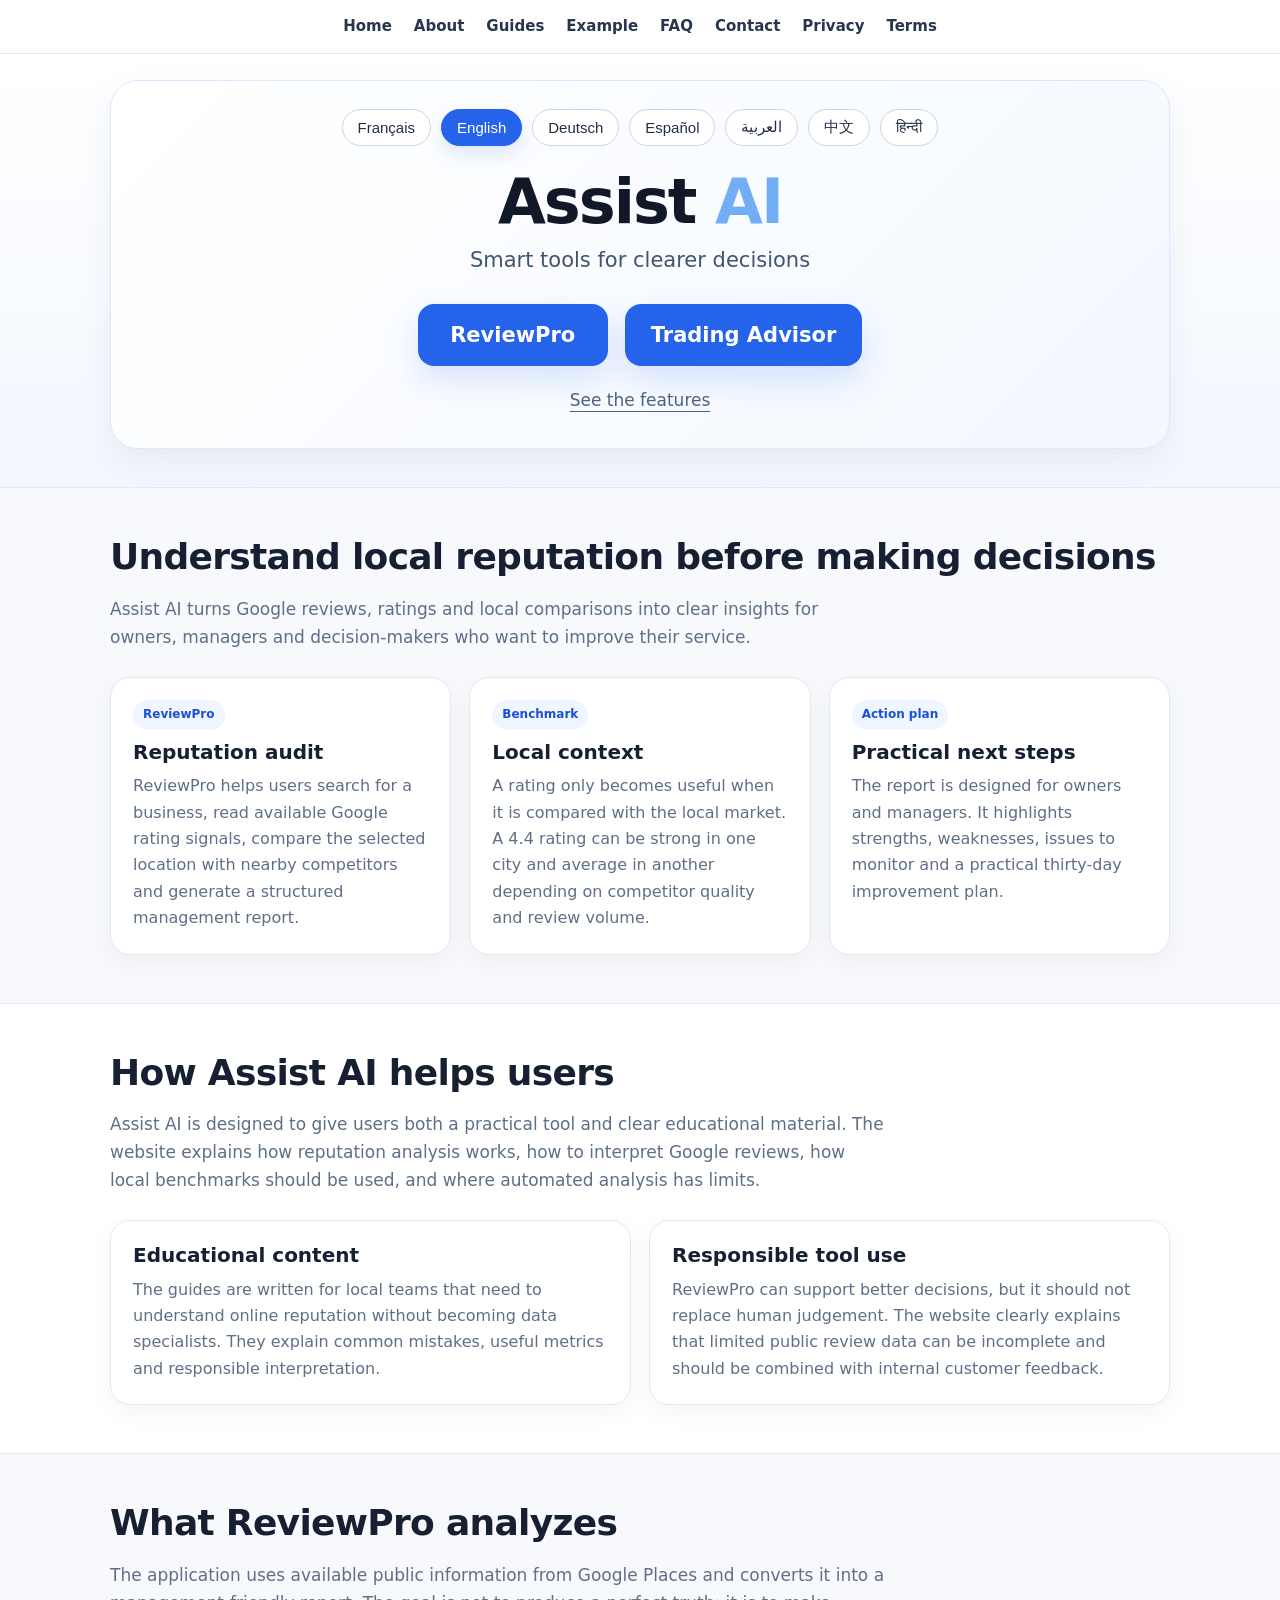
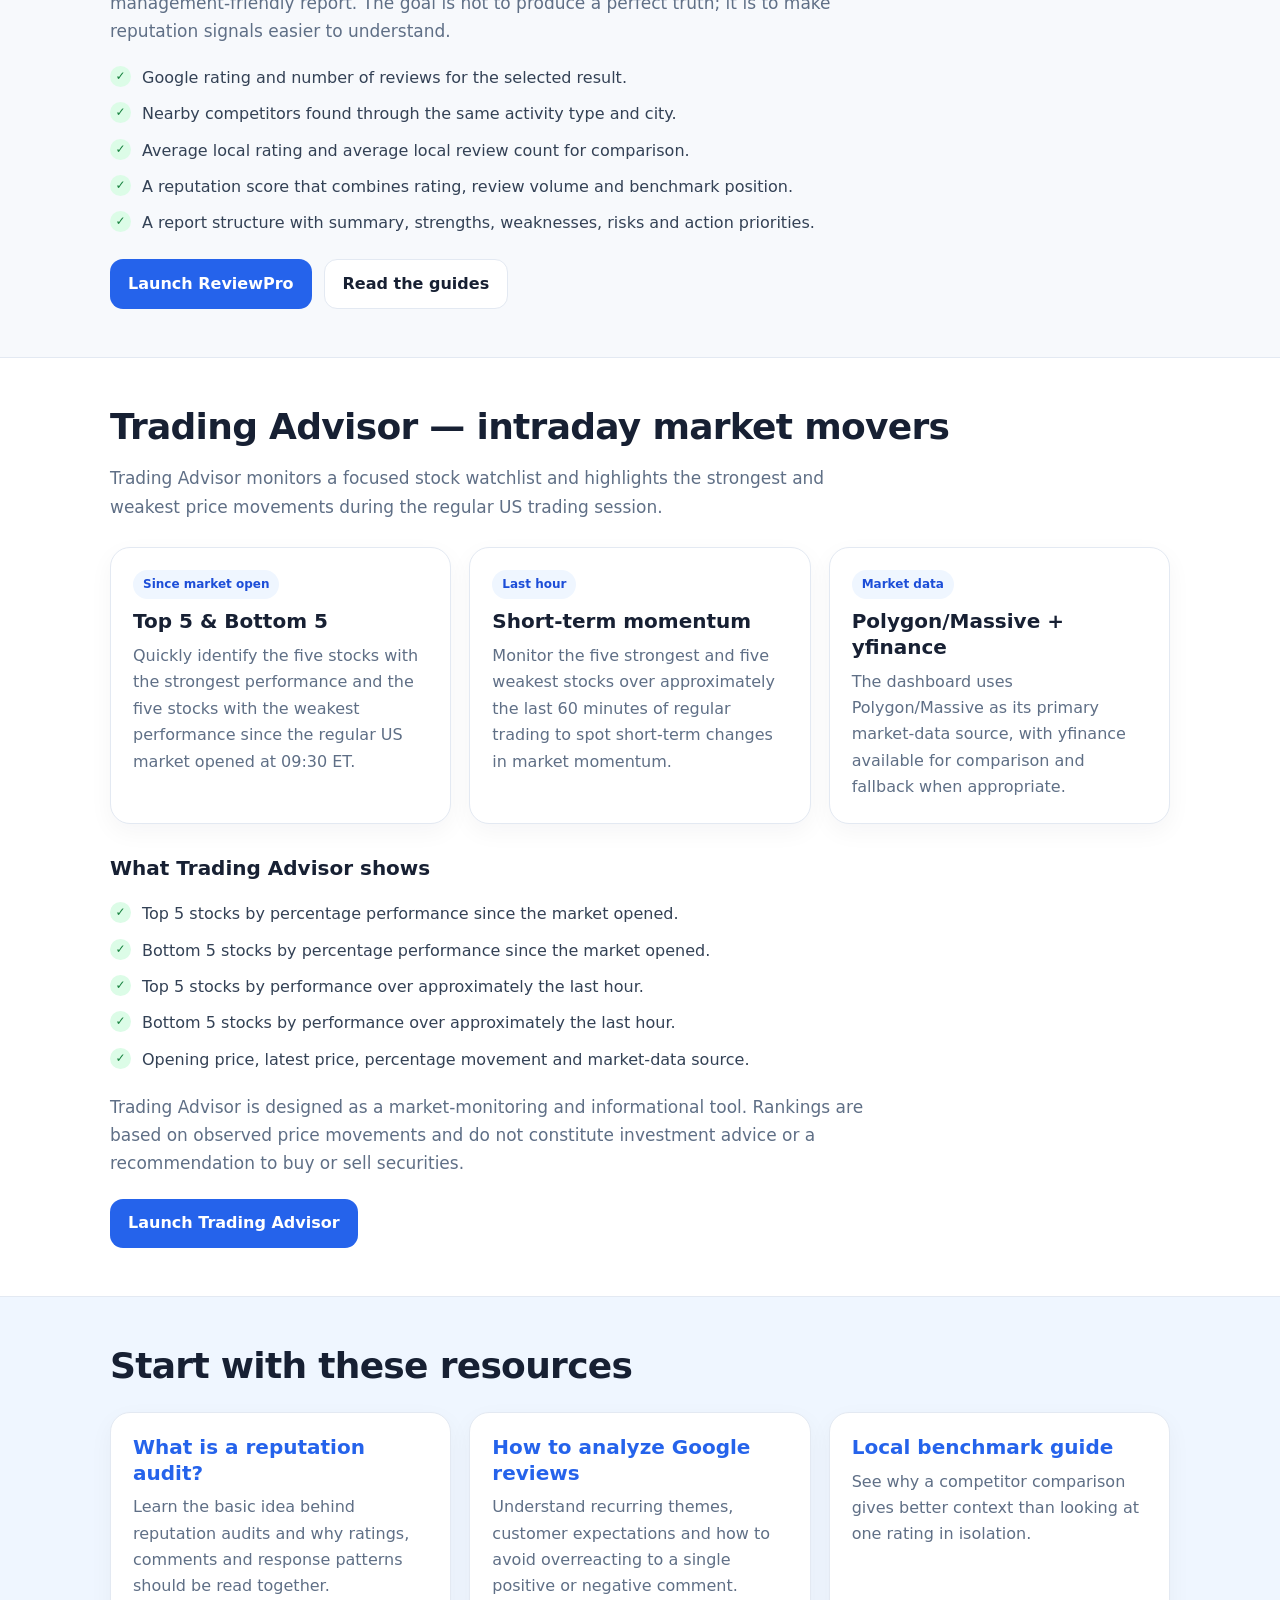
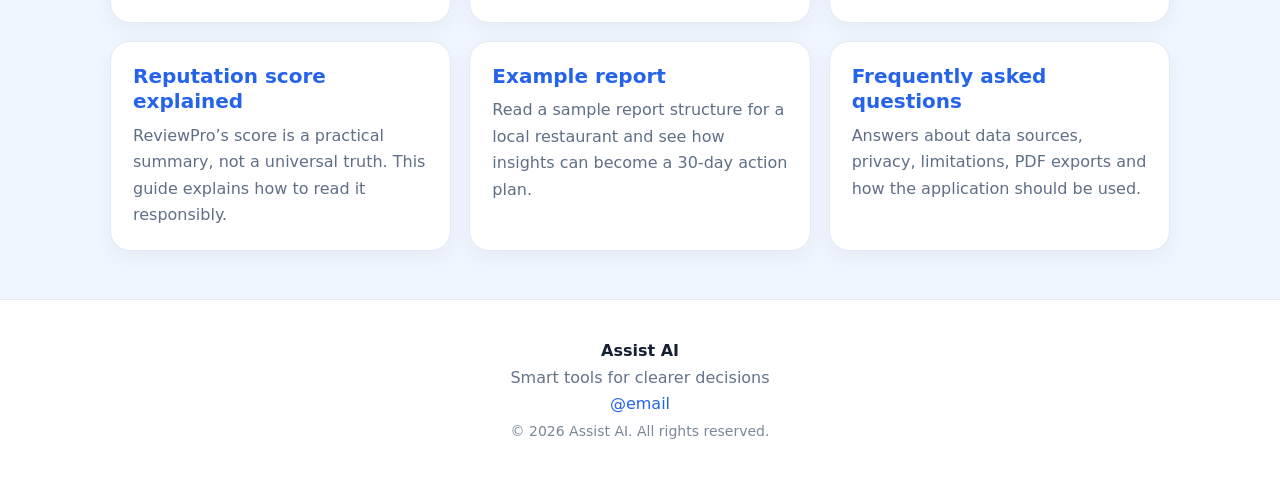
==== commit b61101c7: "i" ====
--- a/index.html
+++ b/index.html
@@ -3,15 +3,15 @@
 <head>
   <meta charset="utf-8">
 
-  <!-- Google Analytics -->
-  <script async src="https://www.googletagmanager.com/gtag/js?id=G-SZPVL9VQMR"></script>
-  <script>
-    window.dataLayer = window.dataLayer || [];
-    function gtag(){dataLayer.push(arguments);}
-    gtag('js', new Date());
-
-    gtag('config', 'G-SZPVL9VQMR');
-  </script>
+<!-- Google Analytics -->
+<script async src="https://www.googletagmanager.com/gtag/js?id=G-8H1045B3L7"></script>
+<script>
+  window.dataLayer = window.dataLayer || [];
+  function gtag(){dataLayer.push(arguments);}
+  gtag('js', new Date());
+
+  gtag('config', 'G-8H1045B3L7');
+</script>
 
   <meta name="viewport" content="width=device-width, initial-scale=1">
 
@@ -589,9 +589,7 @@
     </span>
     <br>
 
-    <a href="mailto:hello@assistia.digital">
-      hello@assistia.digital
-    </a>
+    <a href="aitradeadvisor@gmail.com">@email</a>
     <br>
 
     <span class="small" data-i18n="footer_rights">
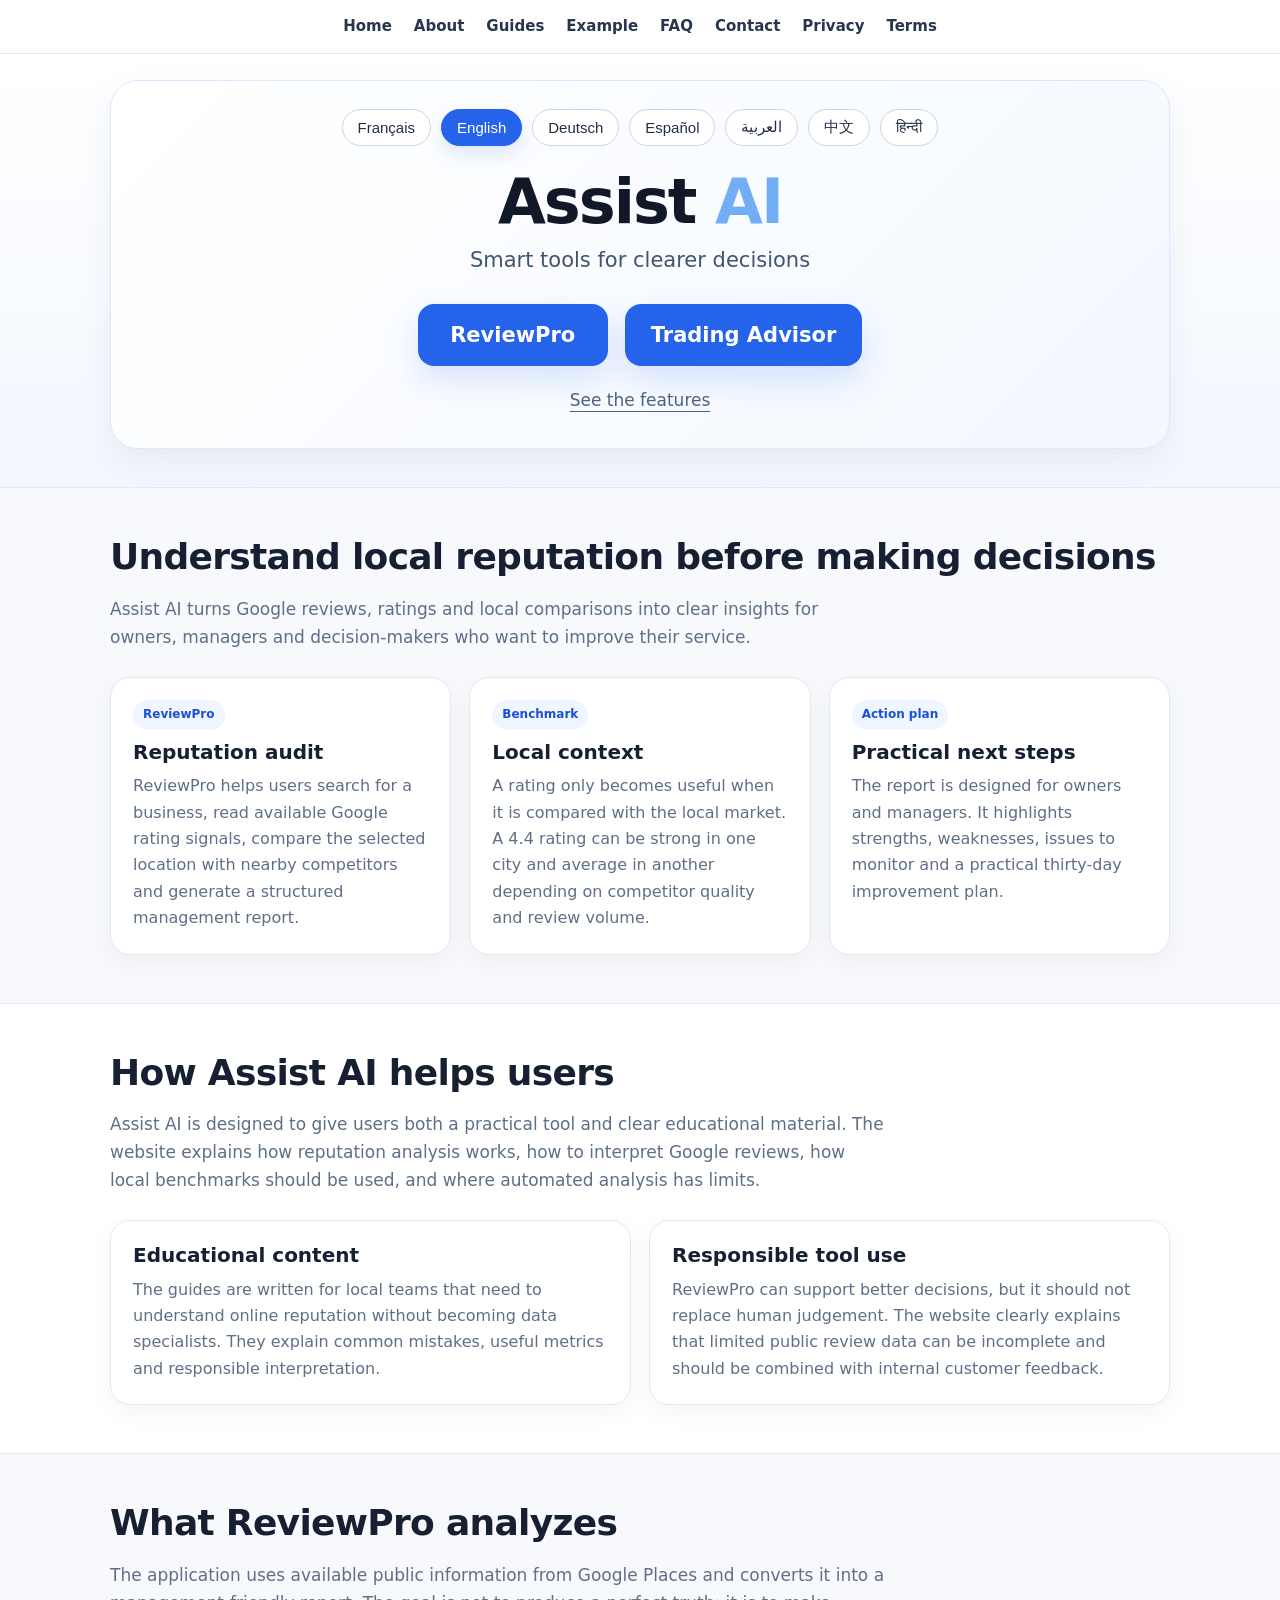
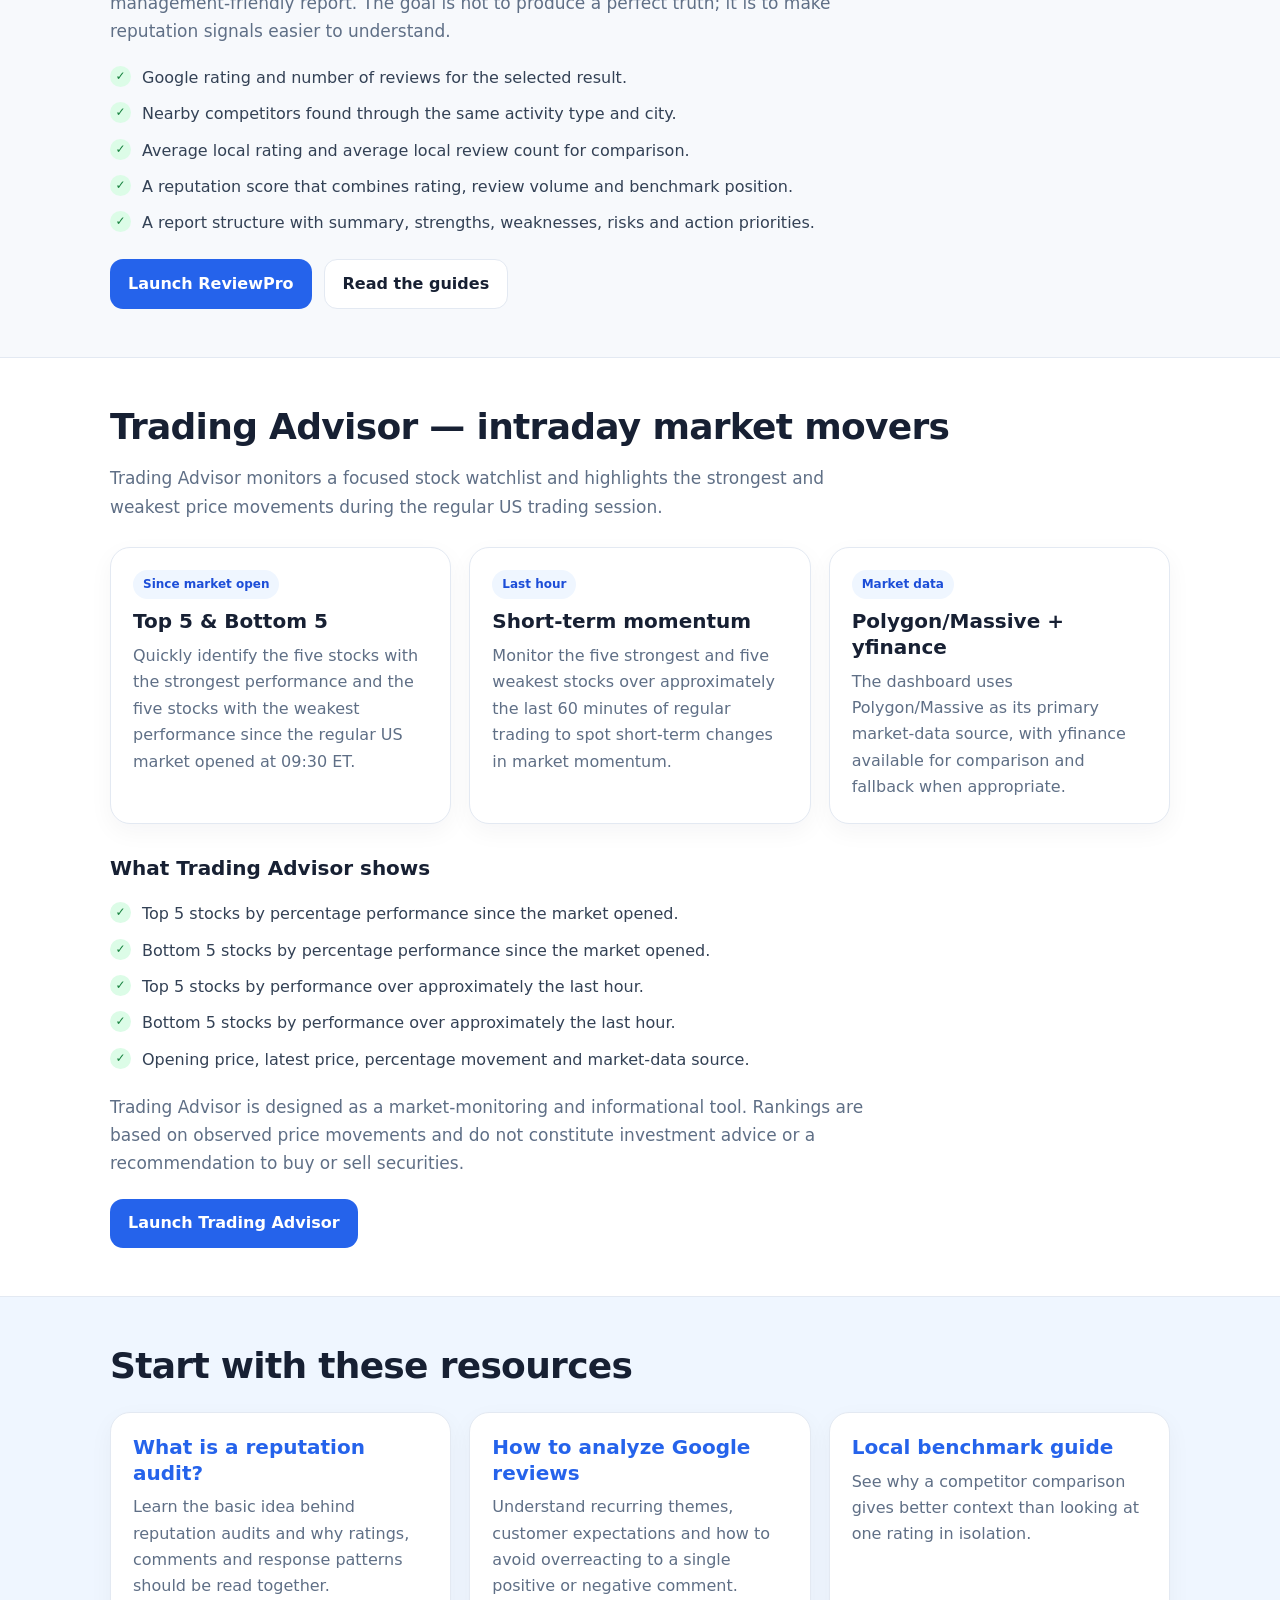
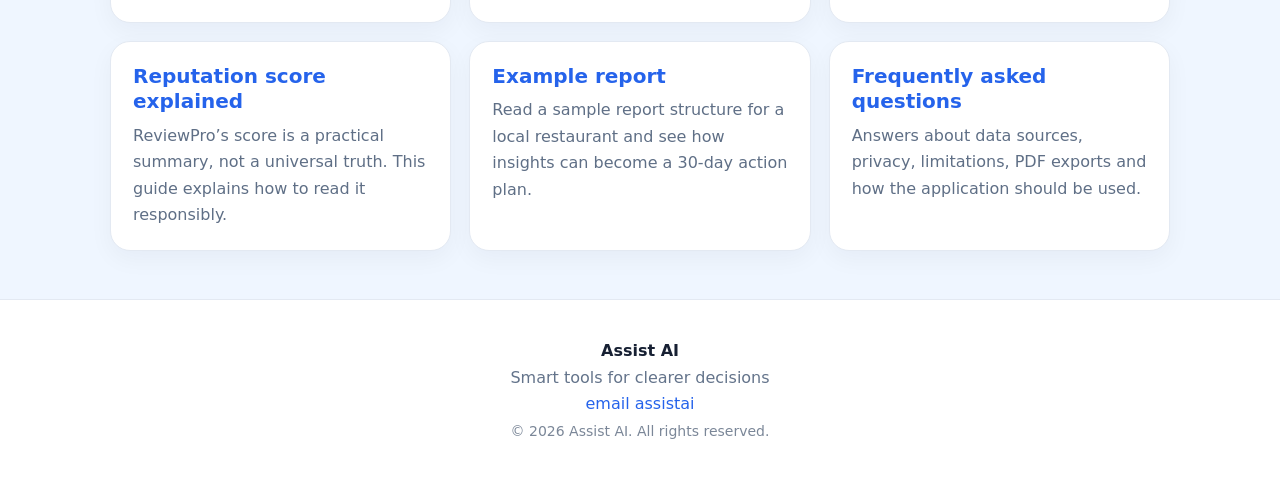
==== commit f23cbe0c: "e" ====
--- a/index.html
+++ b/index.html
@@ -587,11 +587,7 @@
     <span data-i18n="footer_tagline">
       Smart tools for clearer decisions
     </span>
-    <br>
-
-    <a href="aitradeadvisor@gmail.com">@email</a>
-    <br>
-
+    <br><a href="mailto:aitradeadvisor@gmail.com">email assistai</a><br>
     <span class="small" data-i18n="footer_rights">
       © 2026 Assist AI. All rights reserved.
     </span>
